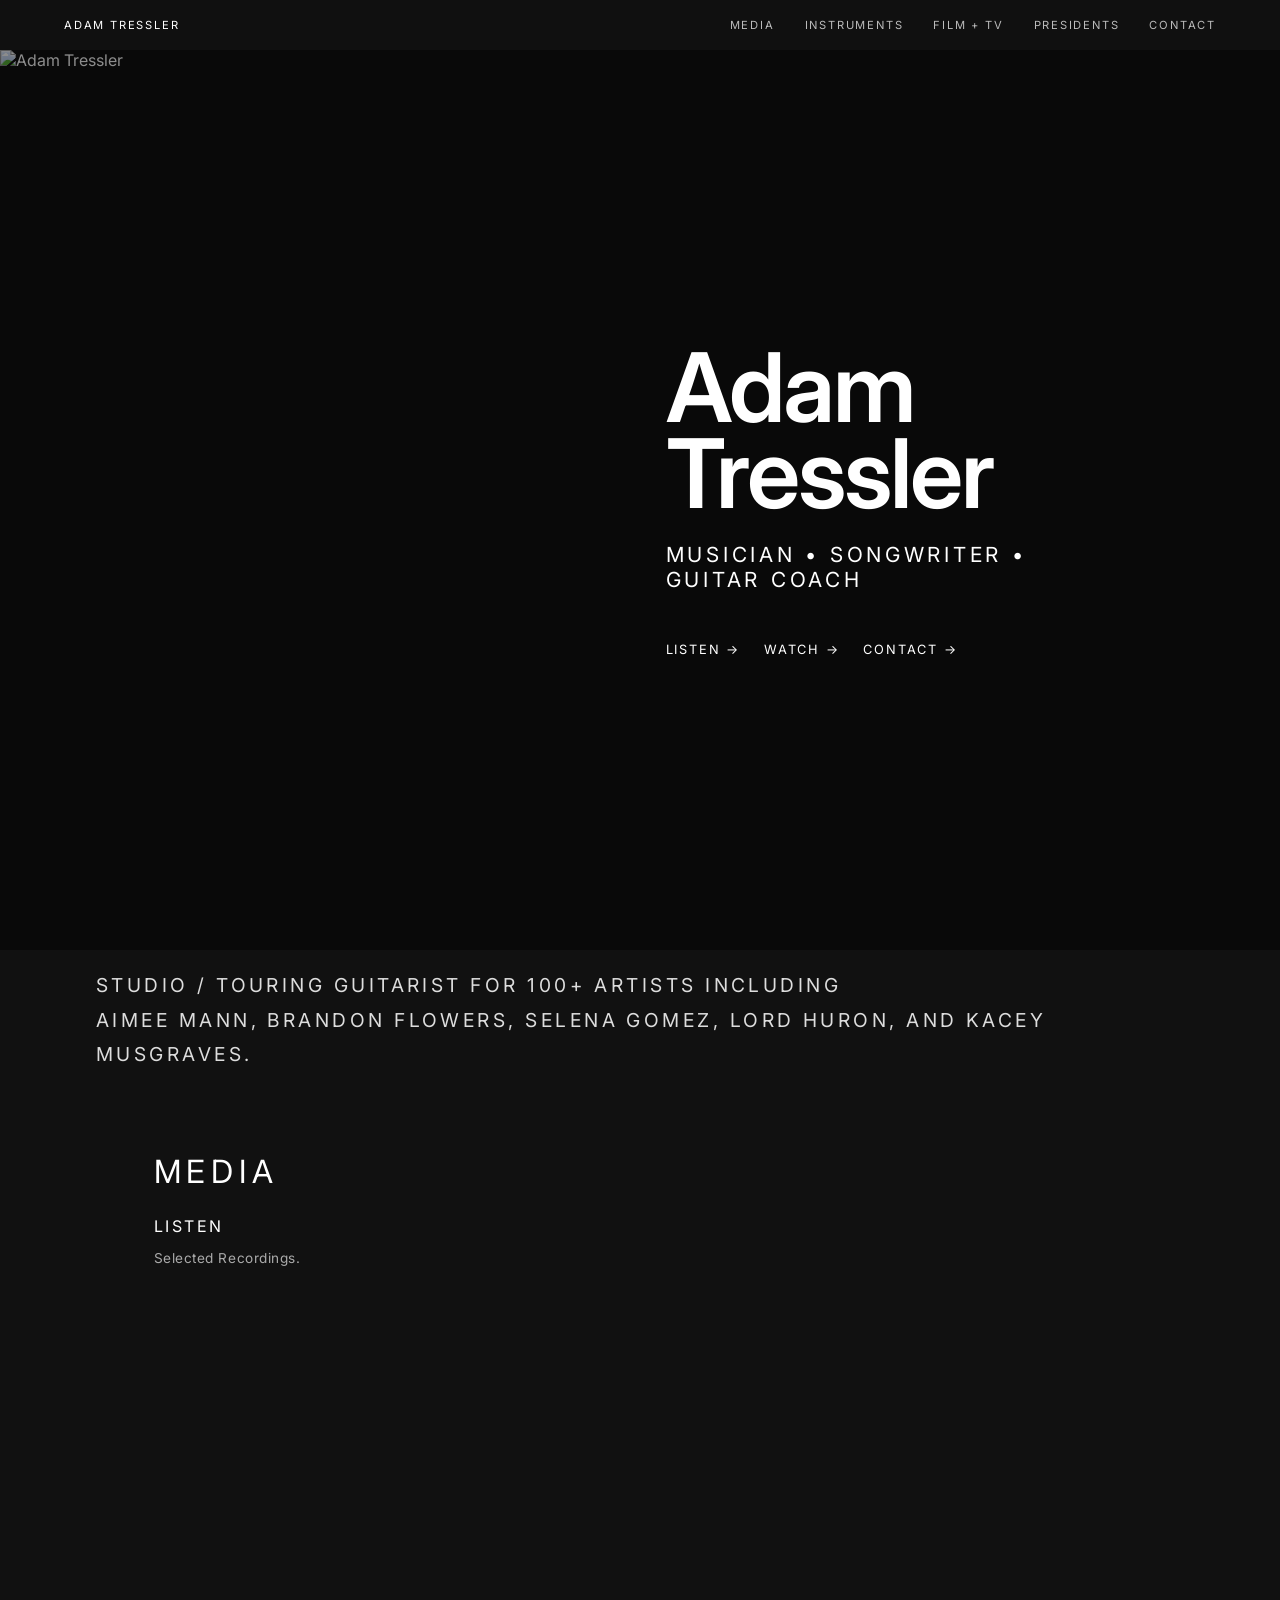
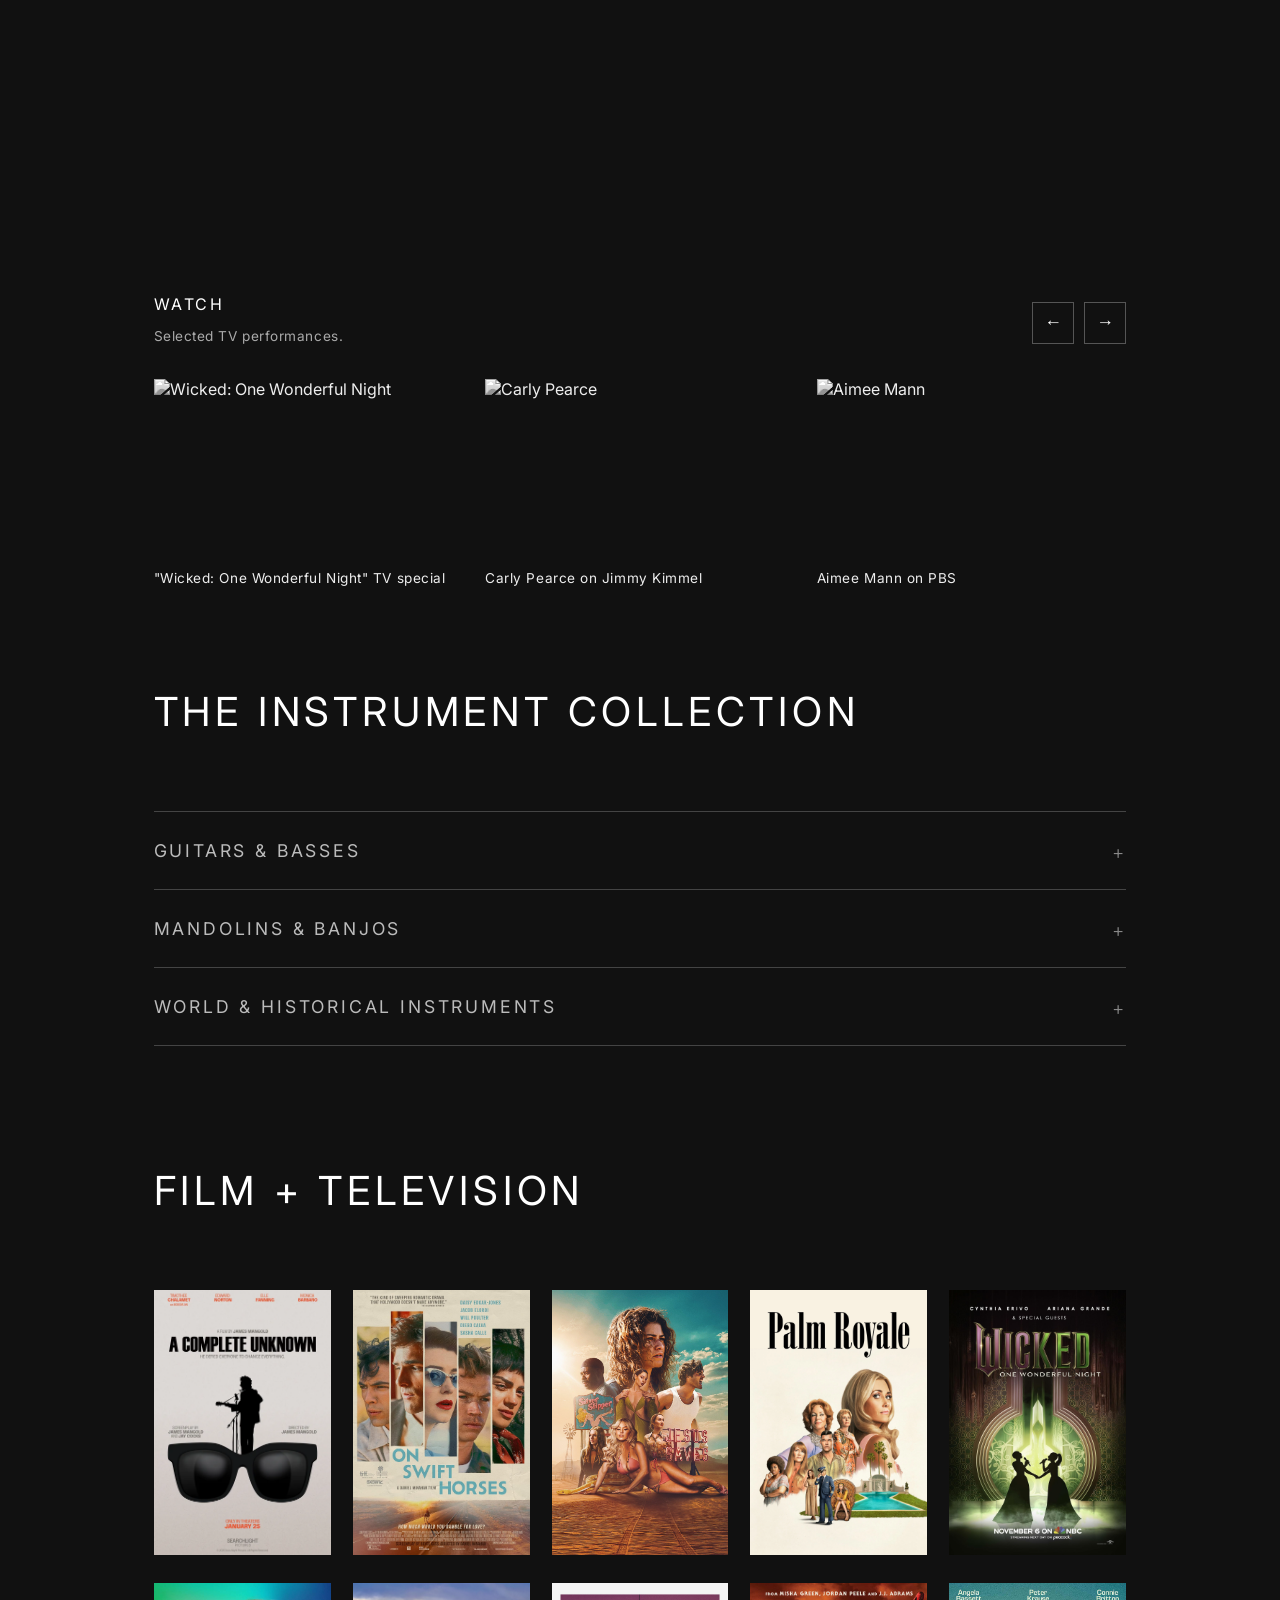
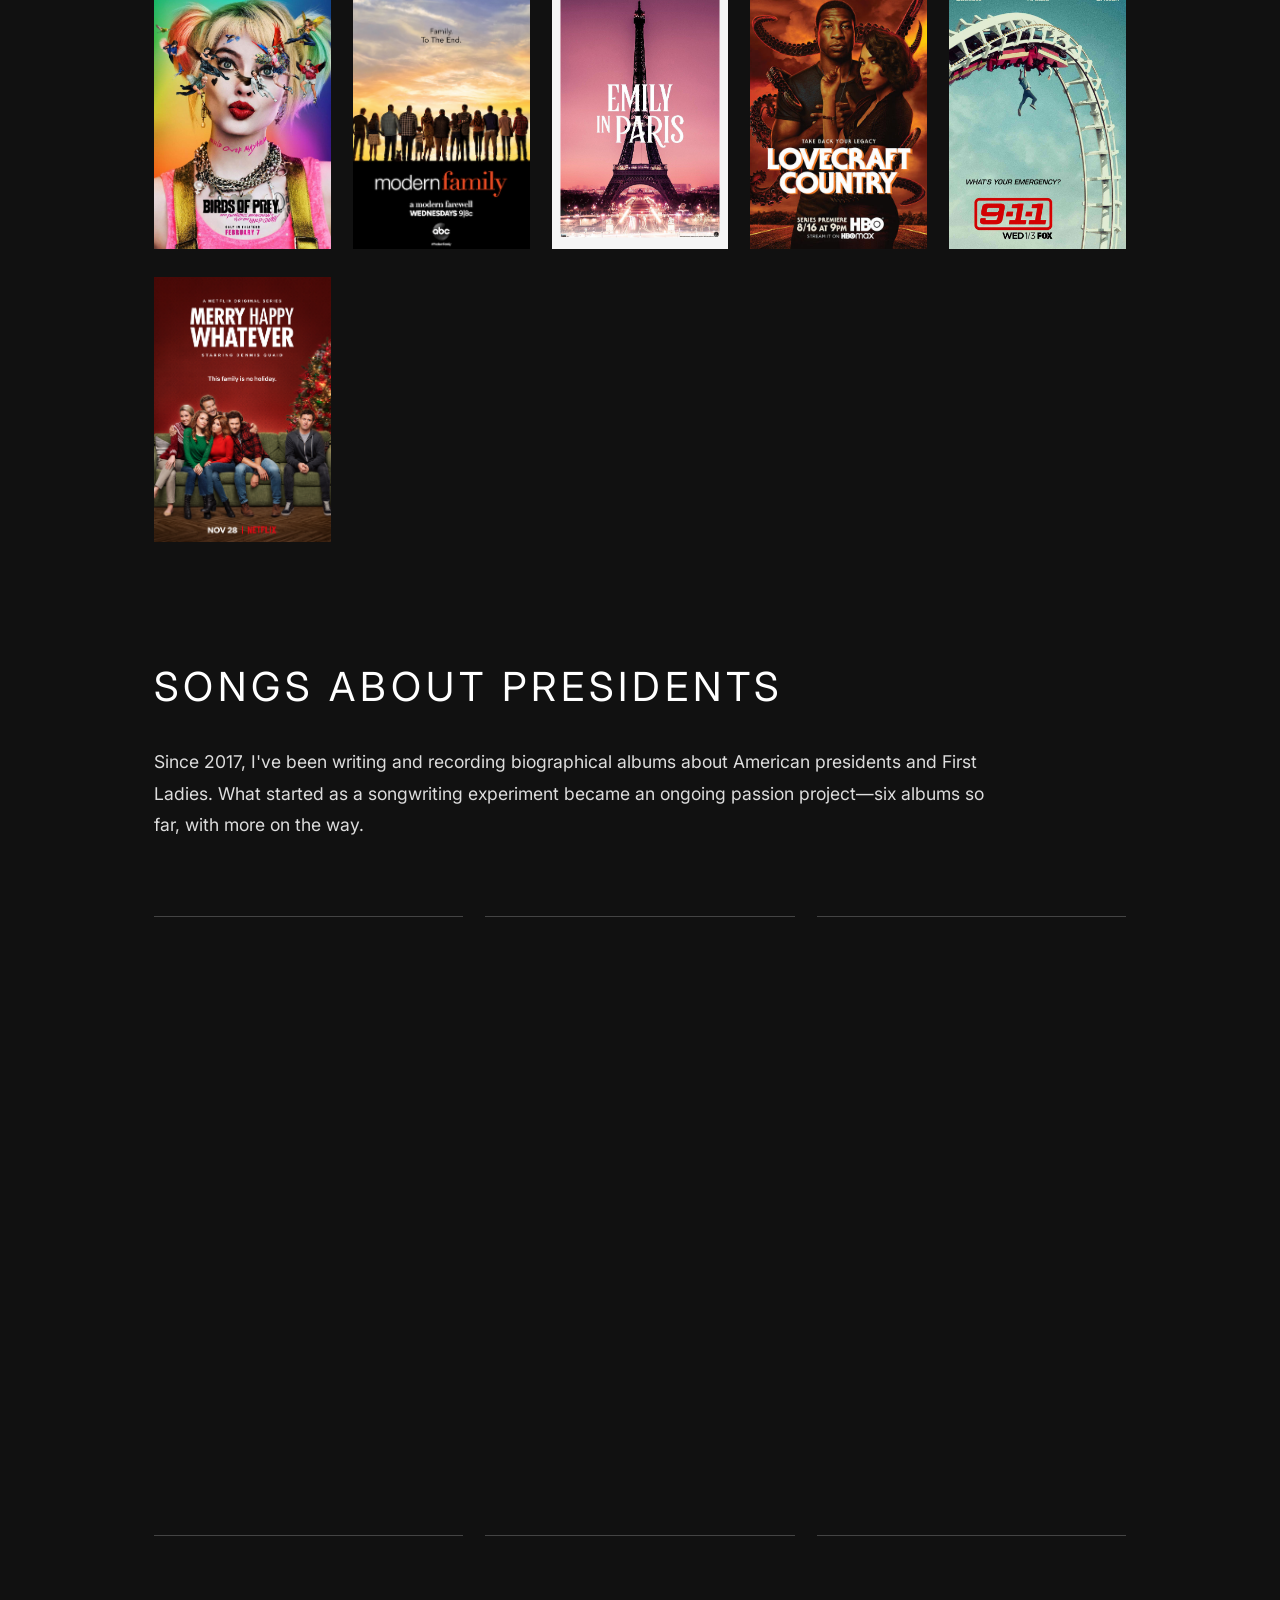
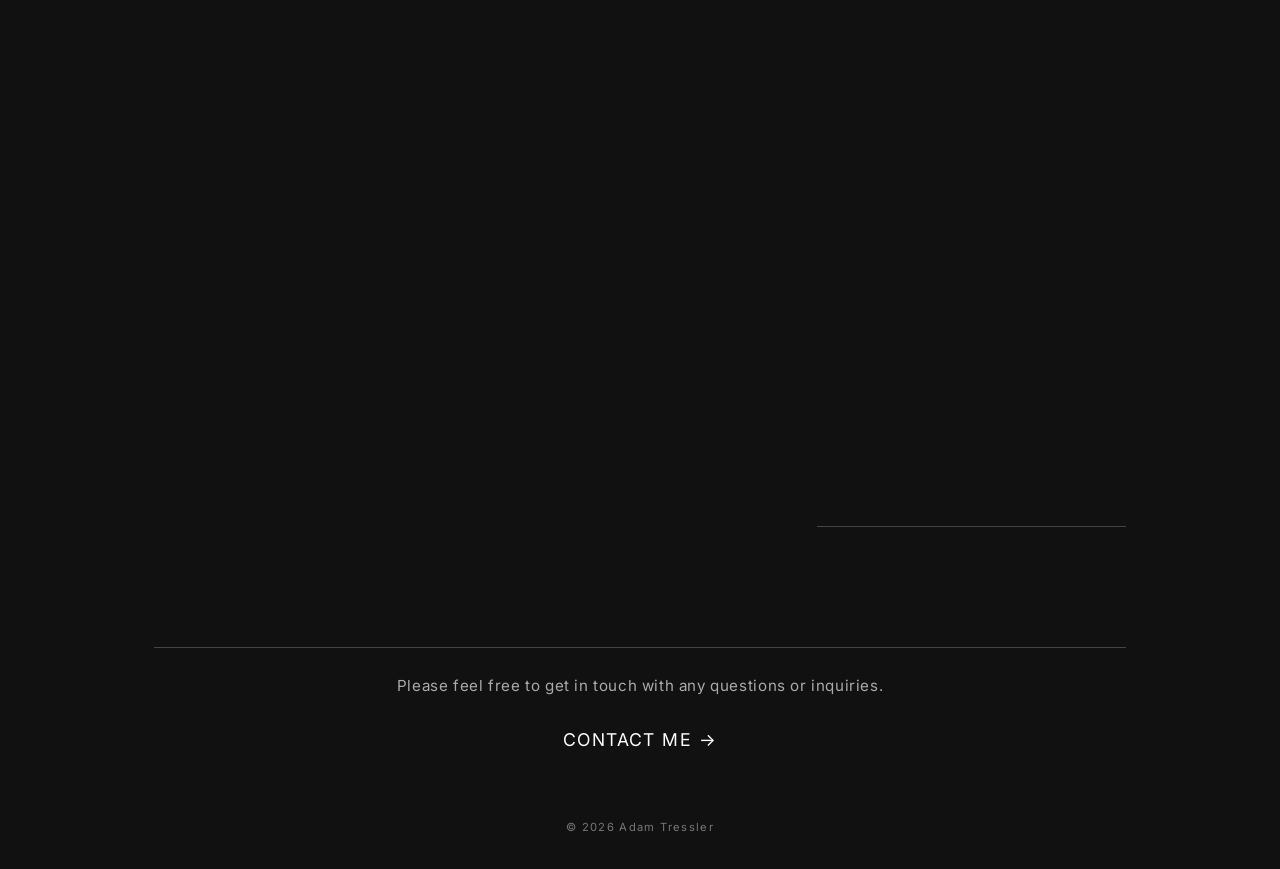
==== index.html @ 34e87f35 "aug 28" ====
<!DOCTYPE html>
<html lang="en">
<head>
    <meta charset="UTF-8">
    <meta name="viewport" content="width=device-width, initial-scale=1.0">
    <title>Adam Tressler</title>

    <link rel="stylesheet" href="css/styles.css">

    <link rel="preconnect" href="https://fonts.googleapis.com">
    <link rel="preconnect" href="https://fonts.gstatic.com" crossorigin>
    <link href="https://fonts.googleapis.com/css2?family=Inter:wght@300;400;600&display=swap" rel="stylesheet">
</head>

<body>

<nav class="site-nav" aria-label="Primary navigation">
    <a class="site-nav-brand" href="#top">ADAM TRESSLER</a>
    <button class="site-nav-toggle" type="button" aria-expanded="false" aria-controls="site-nav-links">MENU</button>
    <div class="site-nav-links" id="site-nav-links">
        <a href="#media">MEDIA</a>
        <a href="#instruments">INSTRUMENTS</a>
        <a href="#film-tv">FILM + TV</a>
        <a href="#presidents">PRESIDENTS</a>
        <a href="#contact">CONTACT</a>
    </div>
</nav>

<section id="top" class="hero">

    <img src="images/hero/hero.jpg" alt="Adam Tressler">

    <div class="overlay"></div>

    <div class="hero-content">

        <h1>Adam Tressler</h1>

        <p>Musician • Songwriter • <span class="hero-role">Guitar Coach</span></p>

        <div class="buttons">
            <a href="#media">LISTEN →</a>
            <a href="#media">WATCH →</a>
            <a href="mailto:adamtressler@gmail.com">CONTACT →</a>
        </div>

    </div>

</section>


</p>

<p class="intro">
  
    Studio / Touring guitarist for 100+ artists
    including <span class="intro-name-pair">Aimee Mann, Brandon Flowers</span>, Selena Gomez, Lord Huron,
and Kacey Musgraves.
</p>

<div class="buttons">
</div>

<section id="media" class="media-section listen">
    <h2>MEDIA</h2>
    <div class="media-listen-heading">
        <h3>LISTEN</h3>
        <p>Selected Recordings.</p>
    </div>
    <iframe data-testid="embed-iframe" style="border-radius:12px" src="https://open.spotify.com/embed/playlist/0iMzFu1Ol5fnaAuGmfTwWT?utm_source=generator&theme=0&si=5fad30ab99c3497f" width="100%" height="528" frameBorder="0" allowfullscreen="" allow="autoplay; clipboard-write; encrypted-media; fullscreen; picture-in-picture" loading="lazy"></iframe>

    <div class="watch-heading">
        <div>
            <h3>WATCH</h3>
            <p>Selected TV performances.</p>
        </div>
        <div class="watch-controls" aria-label="Video carousel controls">
            <button class="watch-control watch-previous" type="button" aria-label="Previous videos">←</button>
            <button class="watch-control watch-next" type="button" aria-label="Next videos">→</button>
        </div>
    </div>

    <div class="watch-carousel" tabindex="0">
        <a class="watch-video" href="https://youtu.be/IY87YLynIg8" target="_blank" rel="noopener noreferrer">
            <img src="https://img.youtube.com/vi/IY87YLynIg8/hqdefault.jpg" alt="Wicked: One Wonderful Night">
            <span>"Wicked: One Wonderful Night" TV special</span>
        </a>
        <a class="watch-video" href="https://youtu.be/Egim0vPJlyU" target="_blank" rel="noopener noreferrer">
            <img src="https://img.youtube.com/vi/Egim0vPJlyU/hqdefault.jpg" alt="Carly Pearce">
            <span>Carly Pearce on Jimmy Kimmel</span>
        </a>
        <a class="watch-video" href="https://youtu.be/pSKf1cSw0JE" target="_blank" rel="noopener noreferrer">
            <img src="https://img.youtube.com/vi/pSKf1cSw0JE/hqdefault.jpg" alt="Aimee Mann">
            <span>Aimee Mann on PBS</span>
        </a>
        <a class="watch-video" href="https://youtu.be/1nRNJmZyXcE" target="_blank" rel="noopener noreferrer">
            <img src="https://img.youtube.com/vi/1nRNJmZyXcE/hqdefault.jpg" alt="Selena Gomez">
            <span>Selena Gomez on SNL</span>
        </a>
        <a class="watch-video" href="https://youtu.be/X9AiClSpubc" target="_blank" rel="noopener noreferrer">
            <img src="https://img.youtube.com/vi/X9AiClSpubc/hqdefault.jpg" alt="Kacey Musgraves">
            <span>Kacey Musgraves on The Talk</span>
        </a>

        </a>
    </div>
</section>

<section id="instruments" class="collection">
    <h2>The Instrument Collection</h2>

    <details class="instrument-category">
        <summary>Guitars &amp; Basses</summary>
        <div class="instrument-grid">
            <div class="instrument-item"><span>Electric Guitars</span></div>
            <div class="instrument-item"><span>335</span><a href="https://youtube.com/shorts/fhKDh-uqYe0">WATCH</a></div>
            <div class="instrument-item"><span>Les Paul</span><a href="https://youtu.be/-eJWIbqvbno">WATCH</a></div>
            <div class="instrument-item"><span>Tele</span></div>
            <div class="instrument-item"><span>Strat</span></div>
            <div class="instrument-item"><span>‘60s Harmony Rocket</span></div>
            <div class="instrument-item"><span>80s Shredder</span></div>
            <div class="instrument-item"><span>My 1st Guitar</span><a href="https://youtu.be/Fo4Nv1O6_JE">WATCH</a></div>
            <div class="instrument-item"><span>Martin Acoustic Guitars</span></div>
            <div class="instrument-item"><span>Nylon String</span></div>
            <div class="instrument-item"><span>Rubber-bridge acoustic (60s Kay)</span><a href="https://youtu.be/Ftyqnj6k-Ac">WATCH</a></div>
            <div class="instrument-item"><span>7-string Electric</span></div>
            <div class="instrument-item"><span>Electric Bass</span></div>
            <div class="instrument-item"><span>Fretless Acoustic Bass</span></div>
            <div class="instrument-item"><span>Bari-tenor (‘60s Harmony, w/ rubber bridge)</span><a href="https://youtu.be/AhwN8kEliK0">WATCH</a></div>
            <div class="instrument-item"><span>Baritone Acoustic</span><a href="https://youtu.be/eddJWZ0hfQY">WATCH</a></div>
            <div class="instrument-item"><span>Baritone Electric</span><a href="https://youtu.be/jW0Zct1Nu1g">WATCH</a></div>
            <div class="instrument-item"><span>Bass VI</span></div>
            <div class="instrument-item"><span>High-string Acoustic</span><a href="https://youtu.be/Qpo2ITD5ywQ">WATCH</a></div>
            <div class="instrument-item"><span>Vintage Jazz Archtop Acoustic</span></div>
            <div class="instrument-item"><span>Autoharp</span></div>
            <div class="instrument-item"><span>MIDI Guitar</span></div>
            <div class="instrument-item"><span>12-string Electric</span></div>
            <div class="instrument-item"><span>High-string Electric</span><a href="https://youtu.be/y9o52rLyP5E">WATCH</a></div>
            <div class="instrument-item"><span>12 String Acoustic</span><a href="https://youtu.be/KoAtDySCKNk">WATCH</a></div>
            <div class="instrument-item"><span>Dobro (National)</span><a href="https://youtu.be/6FH5WnwSWqk">WATCH</a></div>
        </div>
    </details>

    <details class="instrument-category">
        <summary>Mandolins &amp; Banjos</summary>
        <div class="instrument-grid">
            <div class="instrument-item"><span>Mandolin</span><a href="https://youtu.be/3949YxbIBzI">WATCH</a></div>
            <div class="instrument-item"><span>Mandola</span><a href="https://youtu.be/h4UL__qqmwA">WATCH</a></div>
            <div class="instrument-item"><span>Electric Mandola</span></div>
            <div class="instrument-item"><span>Octave Mandolin</span><a href="https://youtu.be/C6tId9M2-3c">WATCH</a></div>
            <div class="instrument-item"><span>Mandocello</span></div>
            <div class="instrument-item"><span>1930’s Banj-olin</span></div>
            <div class="instrument-item"><span>Bluegrass Banjo</span><a href="https://youtu.be/2p3OI6-crzc">WATCH</a></div>
            <div class="instrument-item"><span>Clawhammer Banjo</span><a href="https://youtu.be/PFlt8GVPlYI">WATCH</a></div>
            <div class="instrument-item"><span>Woodbodied Banjo</span><a href="https://youtu.be/cxUSO7rGjTw">WATCH</a></div>
            <div class="instrument-item"><span>Piccolo Banjo</span><a href="https://youtu.be/vtdkLwJLFYE">WATCH</a></div>
            <div class="instrument-item"><span>Cello Banjo</span><a href="https://youtu.be/Ps9fGTK0tlg">WATCH</a></div>
            <div class="instrument-item"><span>1930s Gretsch Tenor Banjo</span><a href="https://youtu.be/KBdKWk-ix2g">WATCH</a></div>
            <div class="instrument-item"><span>Banjitar</span></div>
            <div class="instrument-item"><span>7-string Banjitar</span></div>
            <div class="instrument-item"><span>Long-neck Seeger-style Banjo</span></div>
            <div class="instrument-item"><span>Fretless Banjo</span><a href="https://youtu.be/vETMd077iN0">WATCH</a></div>
        </div>
    </details>

    <details class="instrument-category">
        <summary>World &amp; Historical Instruments</summary>
        <div class="instrument-grid">
            <div class="instrument-item"><span>‘40s Lap Steel</span></div>
            <div class="instrument-item"><span>Fretless Guitar</span><a href="https://youtube.com/shorts/LbSM64vHDzQ?feature=share">WATCH</a></div>
            <div class="instrument-item"><span>Electric Sitar</span><a href="https://youtu.be/sU5j5ndvWfM">WATCH</a></div>
            <div class="instrument-item"><span>Standard Ukulele</span><a href="https://youtu.be/D-IafKuc_ag">WATCH</a></div>
            <div class="instrument-item"><span>Tenor Ukulele</span><a href="https://youtube.com/shorts/j2Ry3FBK8pM?feature=share">WATCH</a></div>
            <div class="instrument-item"><span>‘20s Banjo-lele</span><a href="https://youtu.be/MiBjAqNH4kE">WATCH</a></div>
            <div class="instrument-item"><span>7-Course Lute</span><a href="https://youtu.be/XluMqKHA34I">WATCH</a></div>
            <div class="instrument-item"><span>Mountain Dulcimer</span><a href="https://youtu.be/phrdTxFYLo4">WATCH</a></div>
            <div class="instrument-item"><span>Chromatic Hammer Dulcimer</span><a href="https://youtu.be/1zV0qvEdOVE">WATCH</a></div>
            <div class="instrument-item"><span>Tiple (Puerto Rico)</span><a href="https://youtu.be/ePomxY4PCqM">WATCH</a></div>
            <div class="instrument-item"><span>Sanshin (Japan)</span><a href="https://youtu.be/vMOcYN0sRyQ">WATCH</a></div>
            <div class="instrument-item"><span>Shamisen (Japan)</span></div>
            <div class="instrument-item"><span>Pipa (China)</span><a href="https://youtu.be/WHKXzAFvyWw">WATCH</a></div>
            <div class="instrument-item"><span>Ruan (China)</span><a href="https://youtu.be/afzizmCL3BU">WATCH</a></div>
            <div class="instrument-item"><span>Erhu (China)</span></div>
            <div class="instrument-item"><span>Liuqin (China)</span></div>
            <div class="instrument-item"><span>Cumbus (Turkey)</span><a href="https://youtube.com/shorts/qG6G-WNteTA?feature=share">WATCH</a></div>
            <div class="instrument-item"><span>Oud (Turkey)</span><a href="https://youtu.be/zw351NqY4n0">WATCH</a></div>
            <div class="instrument-item"><span>Bouzouki (Greece)</span><a href="https://youtu.be/yKI2SyEYHxU">WATCH</a></div>
            <div class="instrument-item"><span>Bandurria (Spain)</span><a href="https://youtu.be/hlkdpSkhg6E">WATCH</a></div>
            <div class="instrument-item"><span>Charango (Peru)</span><a href="https://youtu.be/ve5nxIpKPck">WATCH</a></div>
        </div>
    </details>
</section>

<section id="film-tv" class="film-television">
    <h2>FILM + TELEVISION</h2>

    <div class="film-grid">
        <article class="film-card">
            <img src="images/film-tv/A Complete Unknown.webp" alt="A Complete Unknown poster">
            <div class="film-card-overlay"><h3>A Complete Unknown</h3><p>Guitar Coach for Monica Barbaro / <br> Banjo Coach for Edward Norton / <br> Score Musician</p></div>
        </article>
        <article class="film-card">
            <img src="images/film-tv/On Swift Horses.jpg" alt="On Swift Horses poster">
            <div class="film-card-overlay"><h3>On Swift Horses</h3><p>Bandurria Coach</p></div>
        </article>
        <article class="film-card">
            <img src="images/film-tv/Euphoria.jpeg.webp" alt="Euphoria poster">
            <div class="film-card-overlay"><h3>Euphoria</h3><p>On Screen</p></div>
        </article>
        <article class="film-card">
            <img src="images/film-tv/Palm Royale 2.jpg.webp" alt="Palm Royale poster">
            <div class="film-card-overlay"><h3>Palm Royale</h3><p>On Screen</p></div>
        </article>
        <article class="film-card">
            <img src="images/film-tv/Wicked One Wonderful Night.jpg" alt="Wicked: One Wonderful Night poster">
            <div class="film-card-overlay"><h3>Wicked: One Wonderful Night</h3><p>On Screen / Musician</p></div>
        </article>
        <article class="film-card">
            <img src="images/film-tv/Birds of Prey.jpg" alt="Birds of Prey poster">
            <div class="film-card-overlay"><h3>Birds of Prey</h3><p>Score Musician</p></div>
        </article>
        <article class="film-card">
            <img src="images/film-tv/Modern Family.jpg" alt="Modern Family poster">
            <div class="film-card-overlay"><h3>Modern Family</h3><p>Score Musician</p></div>
        </article>
        <article class="film-card">
            <img src="images/film-tv/Emily in Paris.jpeg" alt="Emily in Paris poster">
            <div class="film-card-overlay"><h3>Emily in Paris</h3><p>Score Musician</p></div>
        </article>
        <article class="film-card">
            <img src="images/film-tv/Lovecraft Country.jpg" alt="Lovecraft Country poster">
            <div class="film-card-overlay"><h3>Lovecraft Country</h3><p>Score Musician</p></div>
        </article>
        <article class="film-card">
            <img src="images/film-tv/911.jpg" alt="911 poster">
            <div class="film-card-overlay"><h3>911</h3><p>Score Musician</p></div>
        </article>
        <article class="film-card">
            <img src="images/film-tv/Merry Happy Whatever.jpg" alt="Merry Happy Whatever poster">
            <div class="film-card-overlay"><h3>Merry Happy Whatever</h3><p>Guitar Coach</p></div>
        </article>
    </div>
</section>

<section id="presidents" class="presidents">
    <h2>Songs About Presidents</h2>
    <p class="presidents-intro">Since 2017, I've been writing and recording biographical albums about American presidents and First Ladies. What started as a songwriting experiment became an ongoing passion project—six albums so far, with more on the way.</p>

    <div class="album-list">
        <article class="album-entry">
            <iframe style="border: 0; width: 400px; height: 472px;" src="https://bandcamp.com/EmbeddedPlayer/album=2124505251/size=large/bgcol=ffffff/linkcol=0687f5/artwork=large/transparent=true/" seamless><a href="https://adamtressler.bandcamp.com/album/the-life-and-times-of-benjamin-harrison">The Life and Times of Benjamin Harrison by Adam Tressler</a></iframe>
        </article>
        <article class="album-entry">
            <iframe style="border: 0; width: 400px; height: 472px;" src="https://bandcamp.com/EmbeddedPlayer/album=3889665104/size=large/bgcol=ffffff/linkcol=0687f5/artwork=large/transparent=true/" seamless><a href="https://adamtressler.bandcamp.com/album/jimmy-from-plains">Jimmy From Plains by Adam Tressler</a></iframe>
        </article>
        <article class="album-entry">
            <iframe style="border: 0; width: 400px; height: 472px;" src="https://bandcamp.com/EmbeddedPlayer/album=611763733/size=large/bgcol=ffffff/linkcol=0687f5/artwork=large/transparent=true/" seamless><a href="https://adamtressler.bandcamp.com/album/songs-about-lincoln">Songs About Lincoln by Adam Tressler</a></iframe>
        </article>
        <article class="album-entry">
            <iframe style="border: 0; width: 400px; height: 472px;" src="https://bandcamp.com/EmbeddedPlayer/album=4154957162/size=large/bgcol=ffffff/linkcol=0687f5/artwork=large/transparent=true/" seamless><a href="https://adamtressler.bandcamp.com/album/first-ladies">First Ladies by Adam Tressler</a></iframe>
        </article>
        <article class="album-entry">
            <iframe style="border: 0; width: 400px; height: 439px;" src="https://bandcamp.com/EmbeddedPlayer/album=3945119905/size=large/bgcol=ffffff/linkcol=0687f5/artwork=large/transparent=true/" seamless><a href="https://adamtressler.bandcamp.com/album/mckinley-lesser-known-president">McKinley: Lesser Known President by Adam Tressler</a></iframe>
        </article>
        <article class="album-entry">
            <iframe style="border: 0; width: 400px; height: 472px;" src="https://bandcamp.com/EmbeddedPlayer/album=3979928956/size=large/bgcol=ffffff/linkcol=0687f5/artwork=large/transparent=true/" seamless><a href="https://adamtressler.bandcamp.com/album/lesser-known-presidents">Lesser Known Presidents by Adam Tressler</a></iframe>
        </article>
    </div>
</section>

<section id="contact" class="contact-section">
    <p>Please feel free to get in touch with any questions or inquiries.</p>
    <a class="contact-email" href="mailto:adamtressler@gmail.com">CONTACT ME →</a>
</section>

<footer class="site-footer">© 2026 Adam Tressler</footer>

<script src="js/script.js"></script>

</body>
</html>
---- css/styles.css ----
html{
    scroll-behavior:smooth;
}

*{
    margin:0;
    padding:0;
    box-sizing:border-box;
}

body{
    font-family:'Inter',sans-serif;
    background:#111;
    color:white;
}

.site-nav{
    position:sticky;
    top:0;
    z-index:10;
    display:flex;
    align-items:center;
    justify-content:space-between;
    gap:30px;
    padding:18px 5%;
    background:rgba(17,17,17,.88);
    backdrop-filter:blur(10px);
}

.site-nav a{
    color:#fff;
    text-decoration:none;
}

.site-nav-brand,
.site-nav-links a,
.site-nav-toggle{
    font-size:.7rem;
    letter-spacing:.16em;
}

.site-nav-brand{
    flex-shrink:0;
}

.site-nav-links{
    display:flex;
    align-items:center;
    justify-content:flex-end;
    gap:30px;
}

.site-nav-links a{
    color:#bbb;
    transition:color .3s;
}

.site-nav-links a:hover,
.site-nav-links a:focus-visible{
    color:#fff;
}

.site-nav-toggle{
    display:none;
    padding:0;
    border:0;
    background:transparent;
    color:#fff;
    cursor:pointer;
}

.hero{
    position:relative;
    height:100vh;
    overflow:hidden;
}

.hero img{
    width:100%;
    height:100%;
    object-fit:cover;
    object-position:40% center;
}
.overlay{
    position:absolute;
    inset:0;
    background:rgba(0,0,0,.45);
}
.hero-content{
    position:absolute;
    top:50%;
    left:52%;
    transform:translateY(-50%);
    max-width:520px;
    text-align:left;
}

.hero-role{
    display:block;
}

h1{
    font-size:6rem;
    font-weight:600;
    line-height:.9;
    letter-spacing:-2px;
    margin-bottom:25px;
}

.tagline{
    font-size:1.2rem;
    letter-spacing:.25em;
    text-transform:uppercase;
    color:#ddd;
    margin-bottom:35px;
}

.intro{
    width:85%;
    margin-left:auto;
    margin-right:auto;
    font-size:1.2rem;
    line-height:1.8;
    color:#ddd;
    margin-bottom:45px;
}

.intro-name-pair{
    white-space:nowrap;
}

p{
    margin-top:18px;
    font-size:1.3rem;
    letter-spacing:.18em;
    text-transform:uppercase;
}

.buttons{
    margin-top:50px;
}
.buttons a{

    display:inline-block;
    margin-right:18px;

    padding:16px 34px;

    border:1px solid rgba(255,255,255,.5);

    color:white;

    text-decoration:none;

    transition:.3s;

    backdrop-filter:blur(8px);
}

.buttons a:hover{

    background:white;

    color:black;

}

.hero .buttons{
    display:flex;
    flex-wrap:wrap;
    gap:24px;
}

.hero .buttons a{
    margin:0;
    padding:0;
    border:0;
    color:#fff;
    font-size:.8rem;
    letter-spacing:.14em;
    text-transform:uppercase;
    backdrop-filter:none;
}

.hero .buttons a:hover{
    background:transparent;
    color:#aaa;
}

.listen{
    margin:80px 12% 100px;
}

.listen h2{
    margin-bottom:25px;
    font-size:2rem;
    font-weight:400;
    letter-spacing:.18em;
    text-transform:uppercase;
}

.listen iframe{
    display:block;
    width:100%;
    border:0;
}

.media-section > h2{
    margin-bottom:25px;
    font-size:2rem;
    font-weight:400;
    letter-spacing:.18em;
    text-transform:uppercase;
}

.media-section > h3{
    margin-bottom:25px;
    font-size:1rem;
    font-weight:400;
    letter-spacing:.16em;
    text-transform:uppercase;
}

.media-listen-heading{
    margin-bottom:25px;
}

.media-listen-heading h3{
    margin-bottom:14px;
    font-size:1rem;
    font-weight:400;
    letter-spacing:.16em;
}

.media-listen-heading p{
    margin:0;
    color:#aaa;
    font-size:.85rem;
    letter-spacing:.04em;
    text-transform:none;
}

.media-section .watch-heading{
    margin-top:75px;
}

.media-section .watch-heading h3{
    margin-bottom:14px;
    font-size:1rem;
    font-weight:400;
    letter-spacing:.16em;
}

.collection{
    margin:0 12% 120px;
}

.collection h2{
    margin-bottom:75px;
    font-size:2.5rem;
    font-weight:400;
    letter-spacing:.12em;
    text-transform:uppercase;
}

.instrument-category{
    border-top:1px solid #444;
}

.instrument-category:last-child{
    border-bottom:1px solid #444;
}

.instrument-category summary{
    padding:28px 0;
    cursor:pointer;
    list-style:none;
    font-size:1.1rem;
    font-weight:400;
    letter-spacing:.16em;
    text-transform:uppercase;
    color:#bbb;
}

.instrument-category summary::-webkit-details-marker{
    display:none;
}

.instrument-category summary::after{
    content:'+';
    float:right;
    color:#888;
    font-size:1.2rem;
    font-weight:300;
}

.instrument-category[open] summary::after{
    content:'−';
}

.instrument-grid{
    display:grid;
    grid-template-columns:repeat(3,minmax(0,1fr));
    column-gap:28px;
}

.instrument-item{
    display:flex;
    min-height:0;
    align-items:center;
    justify-content:space-between;
    gap:20px;
    padding:16px 0;
    border-top:1px solid #292929;
    background:#111;
    color:#eee;
    font-size:.95rem;
    line-height:1.4;
}

.instrument-item a{
    flex-shrink:0;
    color:#fff;
    font-size:.7rem;
    letter-spacing:.16em;
    text-decoration:none;
}

.instrument-item a::after{
    content:' →';
    letter-spacing:0;
}

.instrument-item a:hover{
    color:#aaa;
}

.collection .instrument-item a{
    color:#e7dfad;
}

.collection .instrument-item{
    justify-content:flex-start;
    gap:22px;
    font-size:1rem;
}

.collection .instrument-item a{
    font-size:.65rem;
}

.film-television{
    margin:0 12% 120px;
}

.film-television h2{
    margin-bottom:75px;
    font-size:2.5rem;
    font-weight:400;
    letter-spacing:.12em;
    text-transform:uppercase;
}

.film-grid{
    display:grid;
    grid-template-columns:repeat(5,minmax(0,1fr));
    gap:28px 22px;
}

.film-card{
    position:relative;
    overflow:hidden;
    aspect-ratio:2 / 3;
    background:#222;
}

.film-card img{
    display:block;
    width:100%;
    height:100%;
    object-fit:cover;
    filter:none;
    transition:filter .35s ease,transform .35s ease;
}

.film-card-overlay{
    position:absolute;
    inset:0;
    display:flex;
    flex-direction:column;
    align-items:center;
    justify-content:center;
    padding:24px 18px;
    background:rgba(0,0,0,.5);
    text-align:center;
    color:#fff;
    opacity:0;
    transform:translateY(8px);
    transition:opacity .35s ease,transform .35s ease;
}

.film-card:hover img,
.film-card:focus-within img{
    filter:blur(2px) brightness(.72);
    transform:scale(1.02);
}

.film-card:hover .film-card-overlay,
.film-card:focus-within .film-card-overlay{
    opacity:1;
    transform:translateY(0);
}

.film-card-overlay h3{
    margin:0 0 7px;
    font-size:1rem;
    font-weight:400;
    line-height:1.25;
}

.film-card-overlay p{
    margin:0;
    color:#ccc;
    font-size:.68rem;
    letter-spacing:.1em;
    line-height:1.4;
    text-transform:uppercase;
}

.presidents{
    margin:0 12% 120px;
}

.presidents h2{
    margin-bottom:35px;
    font-size:2.5rem;
    font-weight:400;
    letter-spacing:.12em;
    text-transform:uppercase;
}

.presidents-intro{
    max-width:850px;
    margin:0 0 75px;
    color:#ddd;
    font-size:1.1rem;
    line-height:1.8;
    letter-spacing:0;
    text-transform:none;
}

.presidents .album-list{
    display:grid;
    grid-template-columns:repeat(3,minmax(0,1fr));
    gap:28px 22px;
}

.presidents .album-entry{
    max-width:none;
    min-width:0;
}

.album-entry{
    max-width:1000px;
    padding:32px 0 38px;
    border-top:1px solid #444;
}

.album-entry:last-child{
    border-bottom:1px solid #444;
}

.album-entry h3{
    margin-bottom:25px;
    font-size:1.25rem;
    font-weight:400;
    letter-spacing:.04em;
}

.bandcamp-placeholder{
    display:flex;
    min-height:90px;
    align-items:center;
    justify-content:center;
    border:1px dashed #555;
    color:#888;
    font-size:.7rem;
    letter-spacing:.16em;
    text-transform:uppercase;
}

.presidents .album-entry iframe{
    display:block;
    width:400px !important;
    height:520px !important;
    max-width:100%;
    box-sizing:border-box;
}

.watch-section{
    margin:0 12% 120px;
}

.watch-heading{
    display:flex;
    align-items:flex-end;
    justify-content:space-between;
    gap:30px;
    margin-bottom:35px;
}

.watch-heading h2{
    margin-bottom:14px;
    font-size:2.5rem;
    font-weight:400;
    letter-spacing:.12em;
}

.watch-heading p{
    margin:0;
    color:#aaa;
    font-size:.85rem;
    letter-spacing:.04em;
    text-transform:none;
}

.watch-controls{
    display:flex;
    gap:10px;
}

.watch-control{
    width:42px;
    height:42px;
    border:1px solid #555;
    background:transparent;
    color:#fff;
    cursor:pointer;
    font-size:1.1rem;
}

.watch-control:hover{
    background:#fff;
    color:#111;
}

.watch-carousel{
    display:flex;
    gap:22px;
    overflow-x:auto;
    scroll-behavior:smooth;
    scrollbar-width:thin;
    scrollbar-color:#555 transparent;
}

.watch-video{
    flex:0 0 calc((100% - 44px) / 3);
    color:#eee;
    text-decoration:none;
}

.watch-video img{
    display:block;
    width:100%;
    aspect-ratio:16 / 9;
    object-fit:cover;
    margin-bottom:14px;
    filter:grayscale(100%);
    transition:filter .3s;
}

.watch-video:hover img{
    filter:grayscale(0%);
}

.watch-video span{
    font-size:.85rem;
    letter-spacing:.04em;
}

.contact-section{
    margin:0 12% 70px;
    padding-top:25px;
    border-top:1px solid #444;
    text-align:center;
}

.contact-section h2{
    margin-bottom:25px;
    font-size:2.5rem;
    font-weight:400;
    letter-spacing:.12em;
}

.contact-section p{
    margin:0 auto 30px;
    color:#aaa;
    font-size:.95rem;
    letter-spacing:.04em;
    line-height:1.7;
    text-transform:none;
}

.contact-email{
    display:inline-block;
    color:#fff;
    font-size:1.1rem;
    letter-spacing:.08em;
    text-decoration:none;
}

.contact-email:hover,
.contact-email:focus-visible{
    color:#aaa;
}

.site-footer{
    padding:0 12% 35px;
    color:#777;
    font-size:.7rem;
    letter-spacing:.12em;
    text-align:center;
}

@media(max-width:700px){

.site-nav{
    flex-wrap:wrap;
    gap:0;
    padding:16px 8%;
}

.site-nav-toggle{
    display:block;
}

.site-nav-links{
    display:none;
    flex-basis:100%;
    align-items:flex-start;
    flex-direction:column;
    gap:20px;
    padding-top:22px;
}

.site-nav.is-open .site-nav-links{
    display:flex;
}

h1{

font-size:2.5rem;

}

p{

font-size:.9rem;

}

.buttons a{

display:inline-block;

margin:8px;

}

.listen{
    margin:60px 8% 80px;
}

.media-section > h2{
    font-size:1.7rem;
}

.media-section .watch-heading{
    margin-top:50px;
}

.collection{
    margin:0 8% 80px;
}

.collection h2{
    margin-bottom:50px;
    font-size:1.7rem;
}

.instrument-category{
    margin-bottom:55px;
}

.instrument-grid{
    grid-template-columns:1fr;
}

.film-television{
    margin:0 8% 80px;
}

.film-television h2{
    margin-bottom:50px;
    font-size:1.7rem;
}

.film-grid{
    grid-template-columns:repeat(2,minmax(0,1fr));
    gap:18px 14px;
}

.presidents{
    margin:0 8% 80px;
}

.presidents .album-list{
    grid-template-columns:repeat(2,minmax(0,1fr));
}

@media(max-width:479px){

.film-grid{
    grid-template-columns:1fr;
    gap:22px;
}

}

.presidents h2{
    margin-bottom:30px;
    font-size:1.7rem;
}

.presidents-intro{
    margin-bottom:50px;
    font-size:1rem;
}

.presidents .album-list{
    grid-template-columns:1fr;
}

.album-entry{
    padding:27px 0 32px;
}

.album-entry h3{
    font-size:1.1rem;
    line-height:1.5;
}

.watch-section{
    margin:0 8% 80px;
}

.contact-section{
    margin:0 8% 55px;
    padding-top:20px;
}

.contact-section h2{
    font-size:1.7rem;
}

.contact-section p{
    font-size:.9rem;
}

.site-footer{
    padding:0 8% 28px;
}

.watch-heading{
    align-items:flex-start;
    flex-direction:column;
    margin-bottom:28px;
}

.watch-heading h2{
    font-size:1.7rem;
}

.watch-heading p{
    line-height:1.5;
}

.watch-controls{
    align-self:flex-end;
    margin-top:-52px;
}

.watch-video{
    flex-basis:100%;
}

}
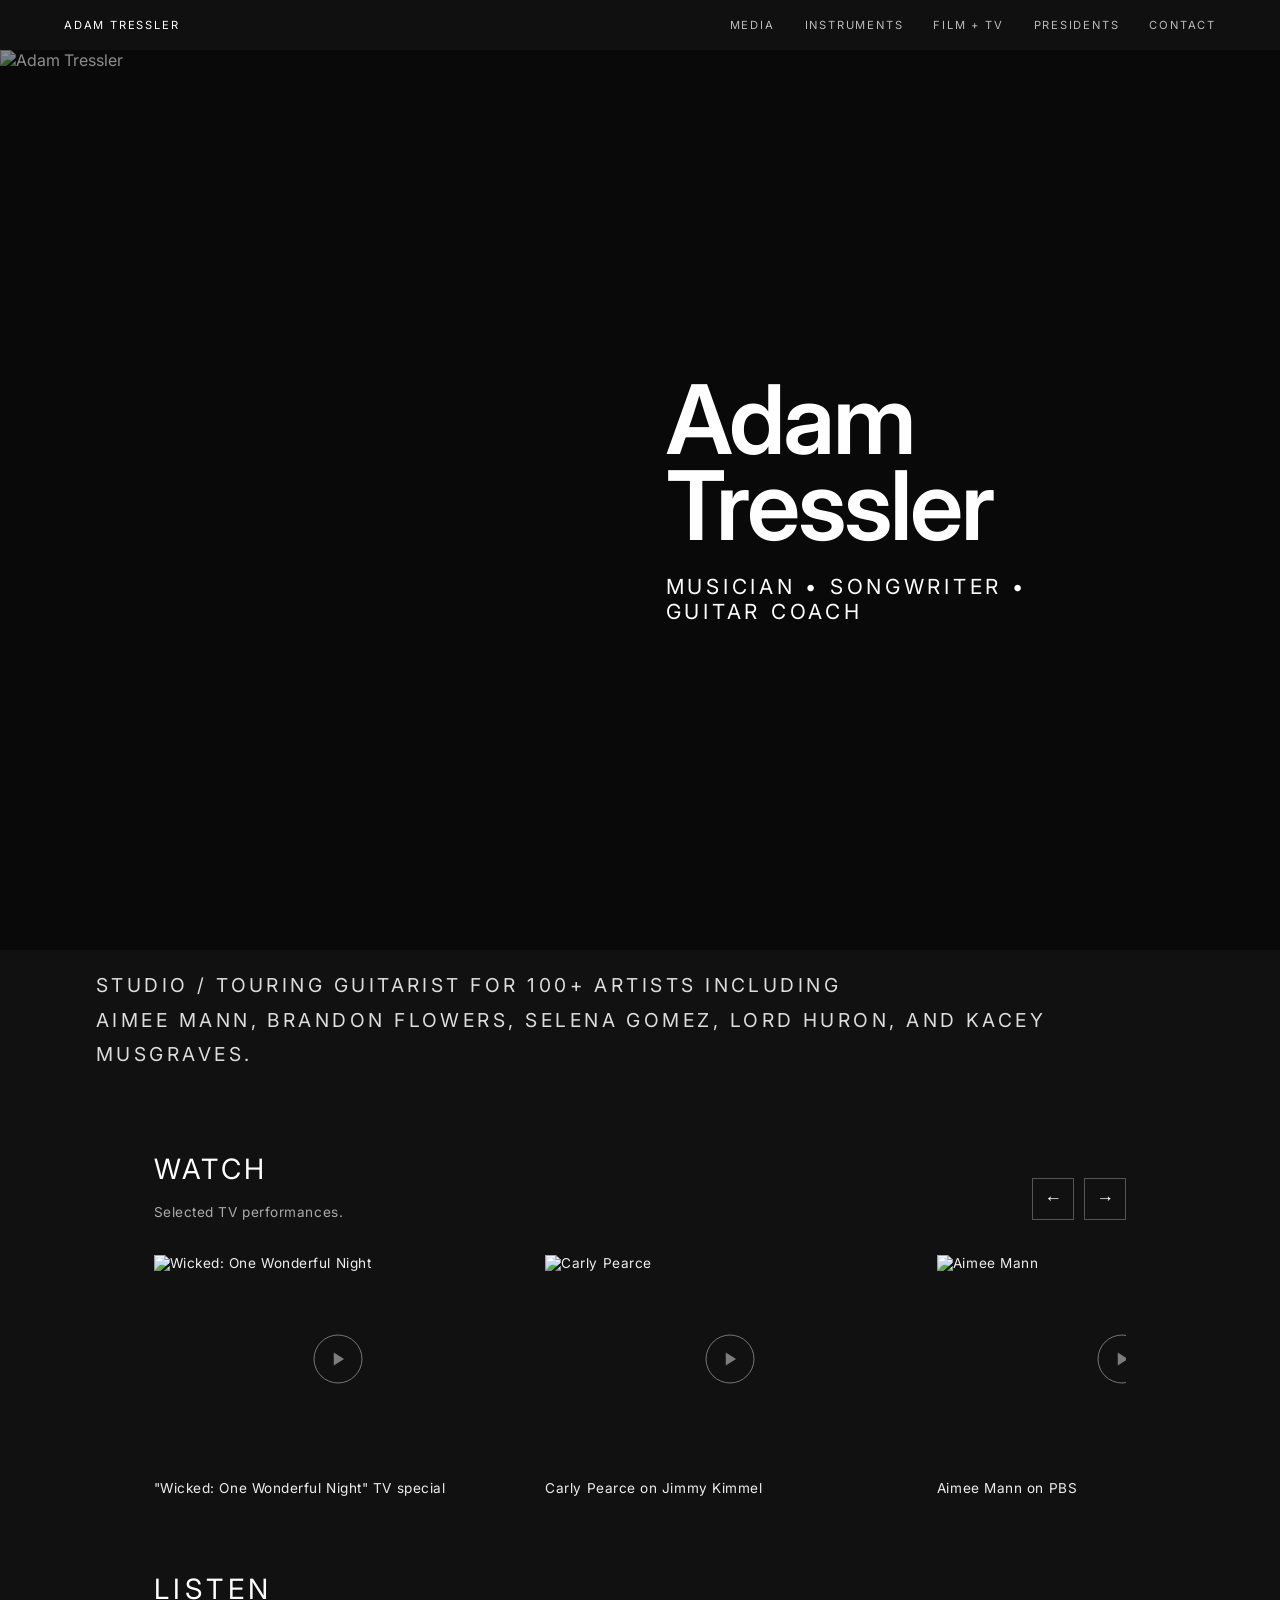
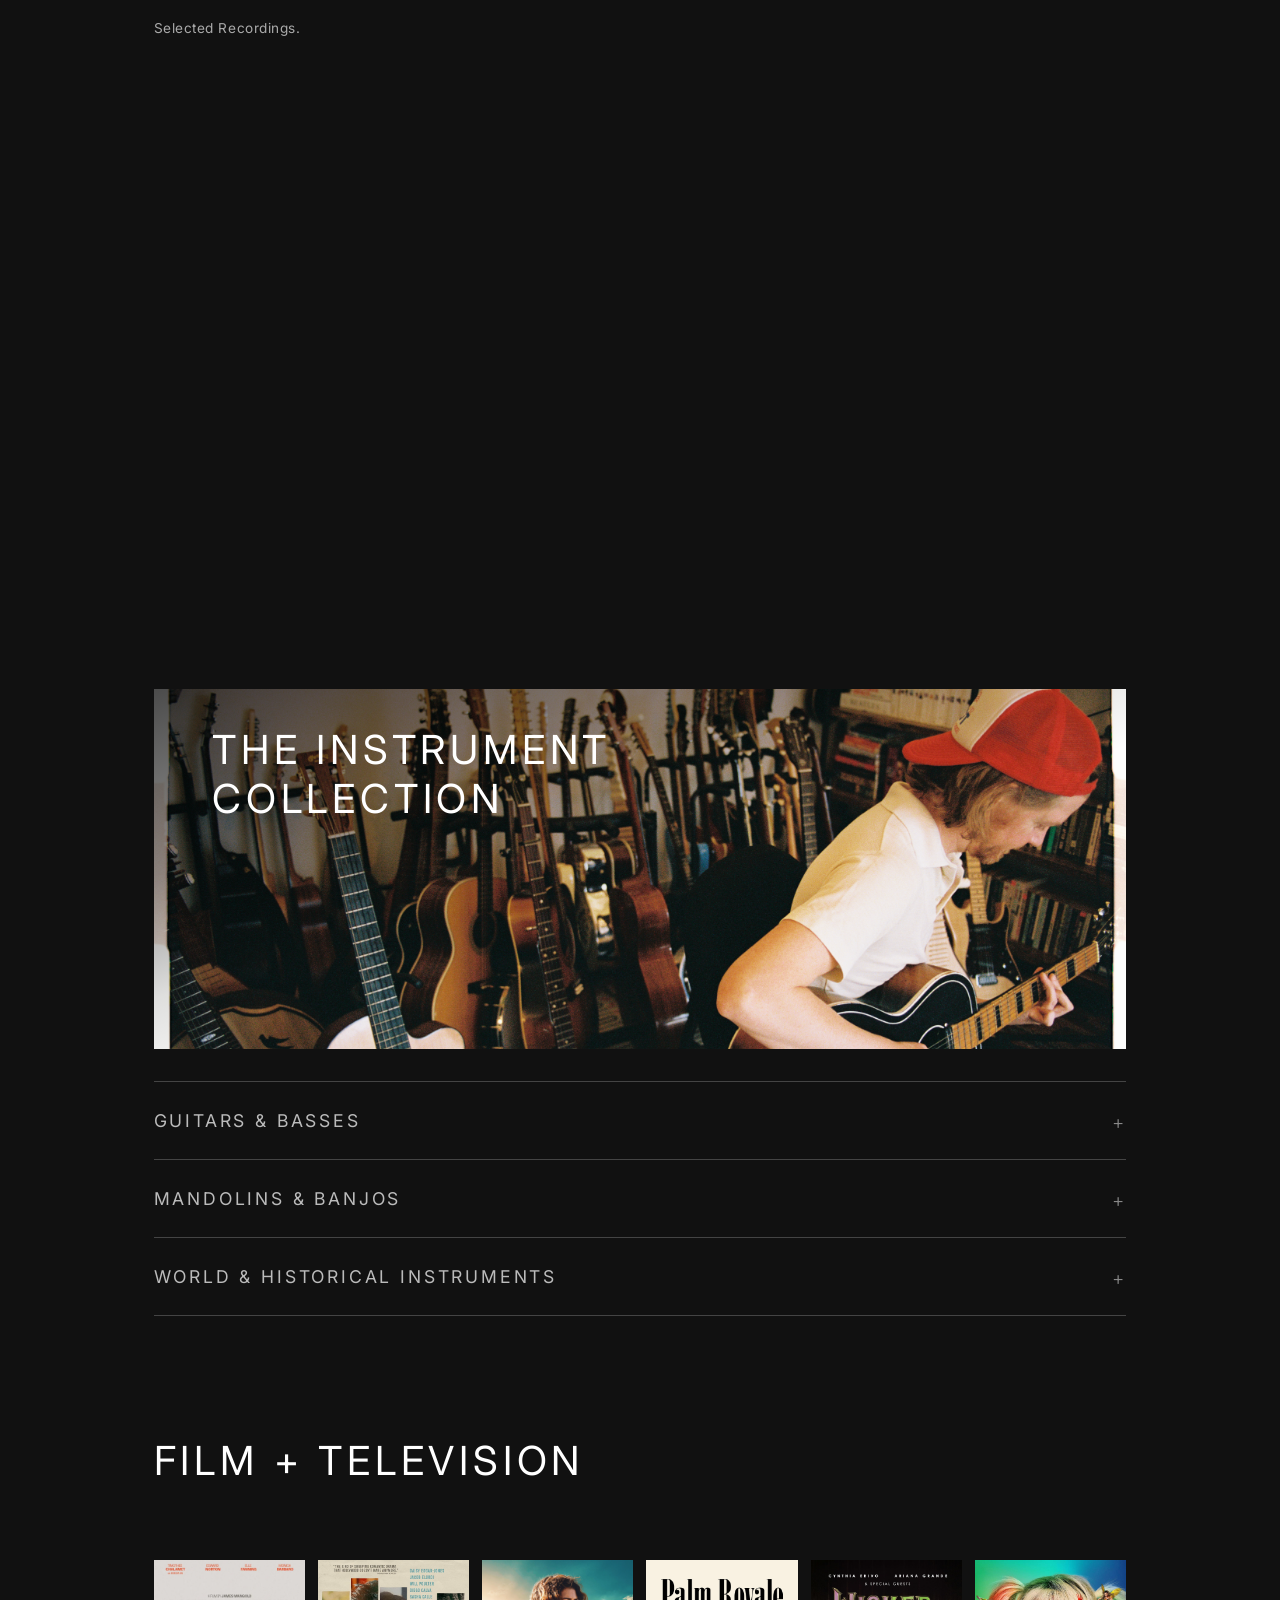
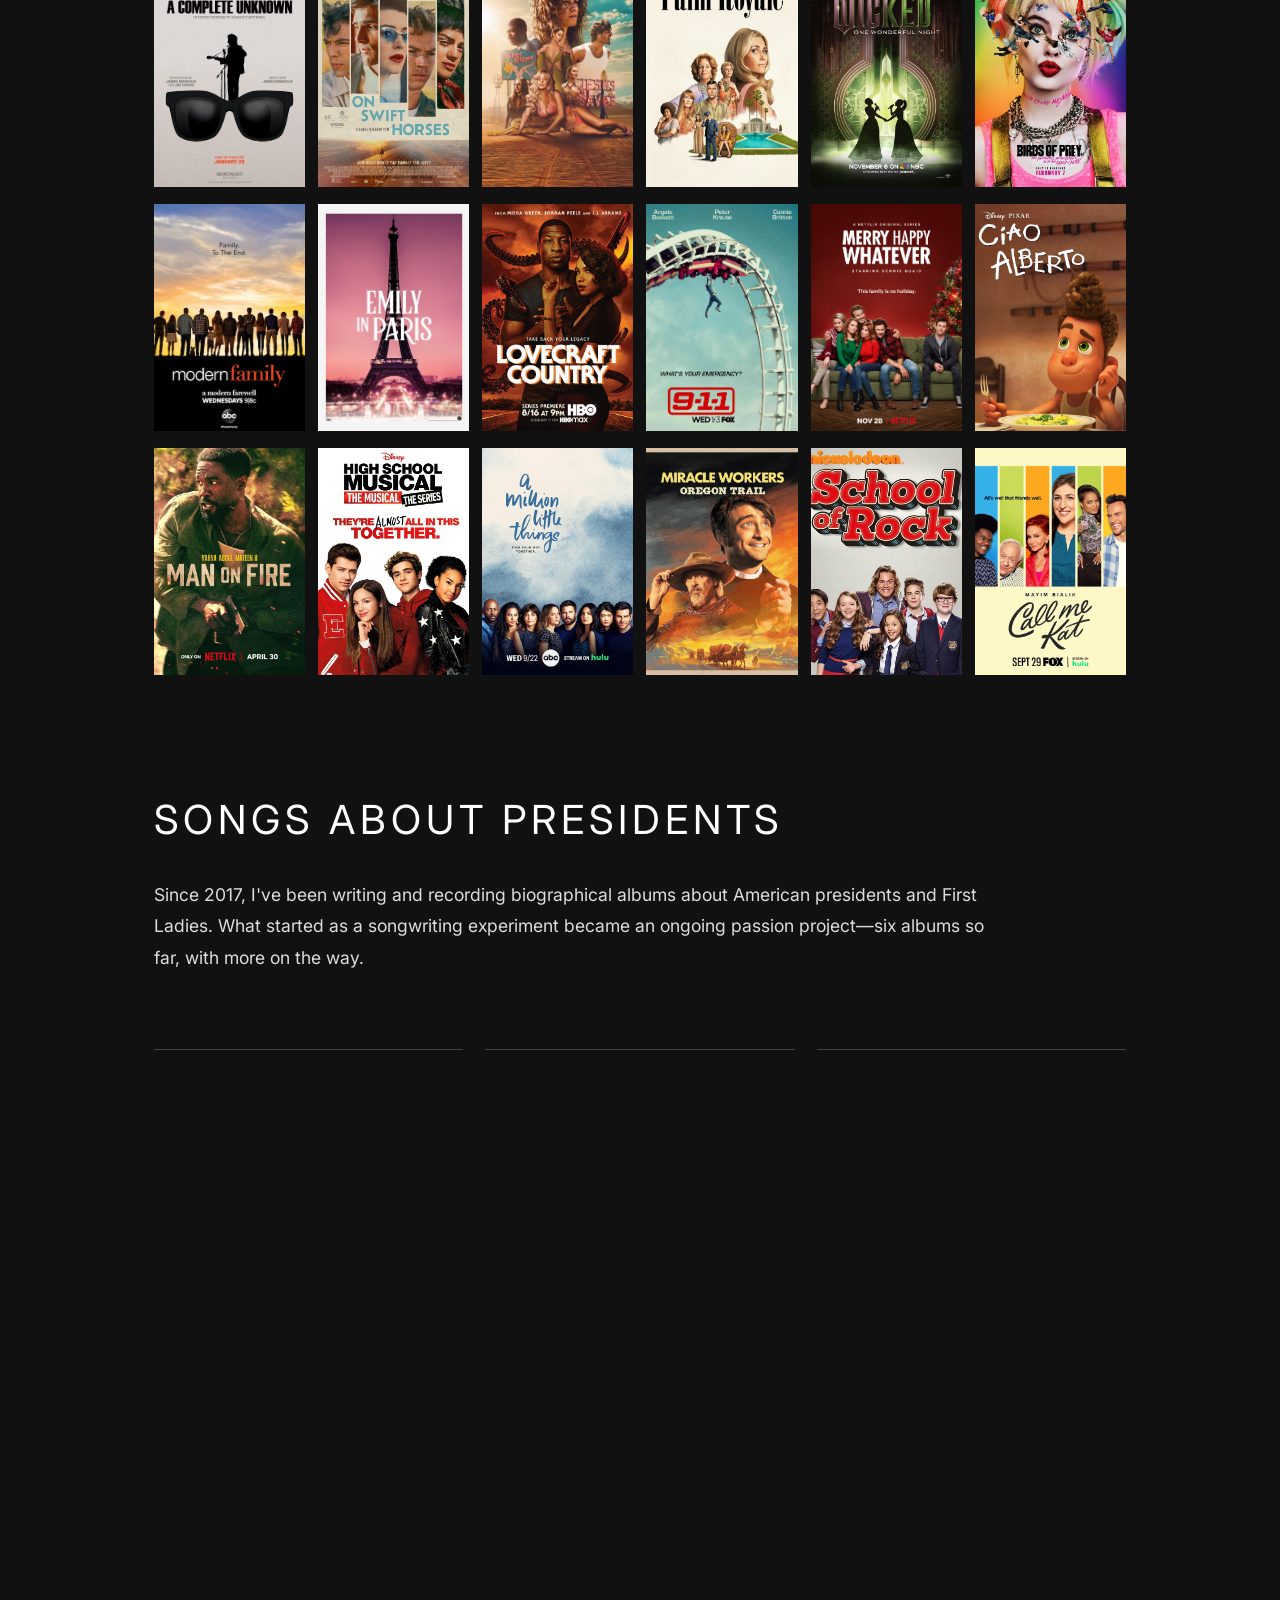
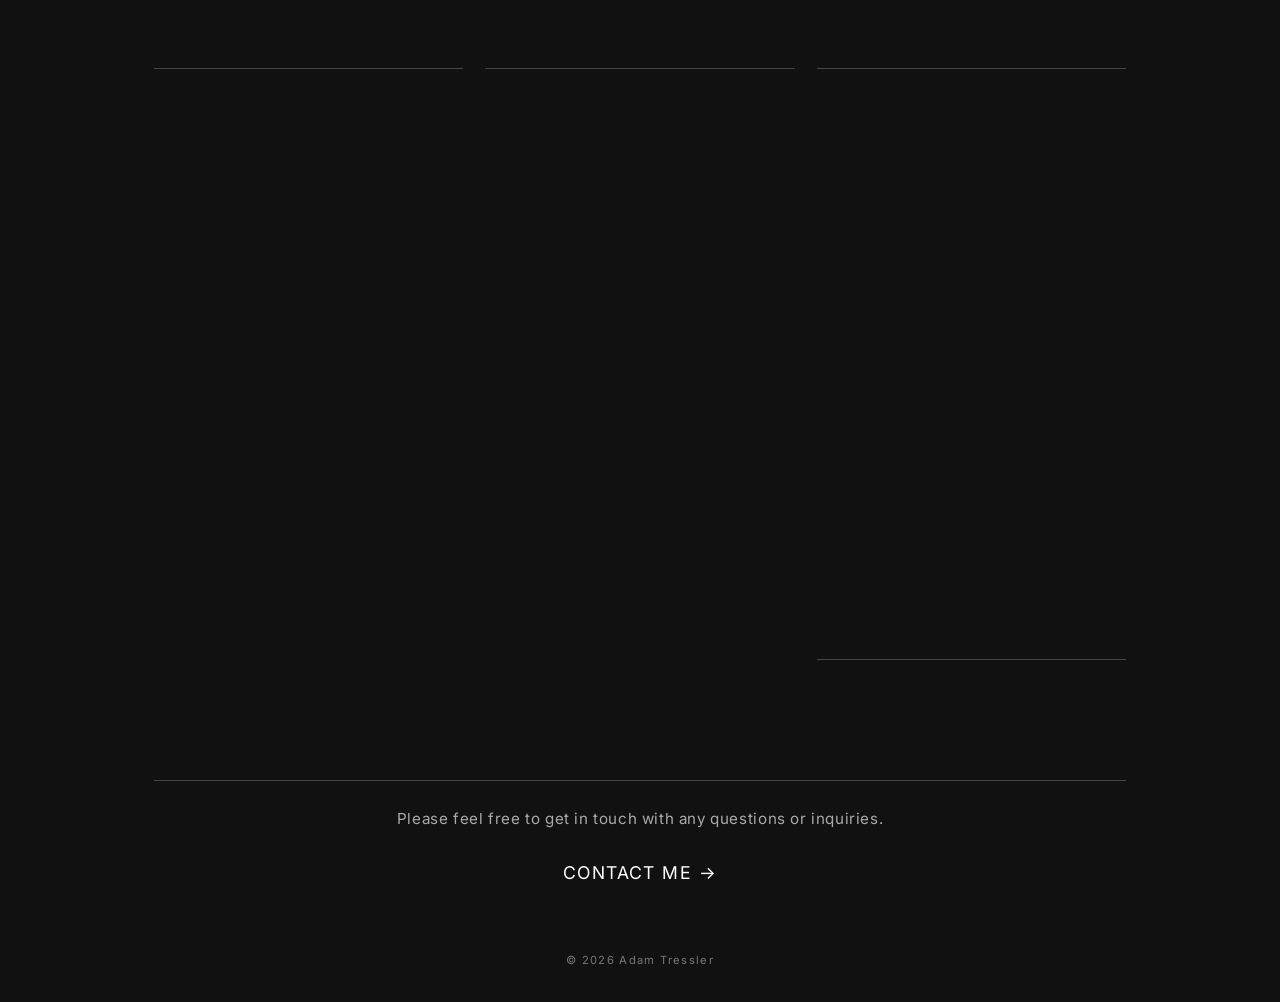
==== commit eb66cc41: "aug 29" ====
--- a/index.html
+++ b/index.html
@@ -38,12 +38,6 @@
 
         <p>Musician • Songwriter • <span class="hero-role">Guitar Coach</span></p>
 
-        <div class="buttons">
-            <a href="#media">LISTEN →</a>
-            <a href="#media">WATCH →</a>
-            <a href="mailto:adamtressler@gmail.com">CONTACT →</a>
-        </div>
-
     </div>
 
 </section>
@@ -62,13 +56,6 @@
 </div>
 
 <section id="media" class="media-section listen">
-    <h2>MEDIA</h2>
-    <div class="media-listen-heading">
-        <h3>LISTEN</h3>
-        <p>Selected Recordings.</p>
-    </div>
-    <iframe data-testid="embed-iframe" style="border-radius:12px" src="https://open.spotify.com/embed/playlist/0iMzFu1Ol5fnaAuGmfTwWT?utm_source=generator&theme=0&si=5fad30ab99c3497f" width="100%" height="528" frameBorder="0" allowfullscreen="" allow="autoplay; clipboard-write; encrypted-media; fullscreen; picture-in-picture" loading="lazy"></iframe>
-
     <div class="watch-heading">
         <div>
             <h3>WATCH</h3>
@@ -82,54 +69,64 @@
 
     <div class="watch-carousel" tabindex="0">
         <a class="watch-video" href="https://youtu.be/IY87YLynIg8" target="_blank" rel="noopener noreferrer">
-            <img src="https://img.youtube.com/vi/IY87YLynIg8/hqdefault.jpg" alt="Wicked: One Wonderful Night">
+            <span class="watch-thumbnail"><img src="https://img.youtube.com/vi/IY87YLynIg8/hqdefault.jpg" alt="Wicked: One Wonderful Night"><span class="watch-play" aria-hidden="true"></span></span>
             <span>"Wicked: One Wonderful Night" TV special</span>
         </a>
         <a class="watch-video" href="https://youtu.be/Egim0vPJlyU" target="_blank" rel="noopener noreferrer">
-            <img src="https://img.youtube.com/vi/Egim0vPJlyU/hqdefault.jpg" alt="Carly Pearce">
+            <span class="watch-thumbnail"><img src="https://img.youtube.com/vi/Egim0vPJlyU/hqdefault.jpg" alt="Carly Pearce"><span class="watch-play" aria-hidden="true"></span></span>
             <span>Carly Pearce on Jimmy Kimmel</span>
         </a>
         <a class="watch-video" href="https://youtu.be/pSKf1cSw0JE" target="_blank" rel="noopener noreferrer">
-            <img src="https://img.youtube.com/vi/pSKf1cSw0JE/hqdefault.jpg" alt="Aimee Mann">
+            <span class="watch-thumbnail"><img src="https://img.youtube.com/vi/pSKf1cSw0JE/hqdefault.jpg" alt="Aimee Mann"><span class="watch-play" aria-hidden="true"></span></span>
             <span>Aimee Mann on PBS</span>
         </a>
         <a class="watch-video" href="https://youtu.be/1nRNJmZyXcE" target="_blank" rel="noopener noreferrer">
-            <img src="https://img.youtube.com/vi/1nRNJmZyXcE/hqdefault.jpg" alt="Selena Gomez">
+            <span class="watch-thumbnail"><img src="https://img.youtube.com/vi/1nRNJmZyXcE/hqdefault.jpg" alt="Selena Gomez"><span class="watch-play" aria-hidden="true"></span></span>
             <span>Selena Gomez on SNL</span>
         </a>
         <a class="watch-video" href="https://youtu.be/X9AiClSpubc" target="_blank" rel="noopener noreferrer">
-            <img src="https://img.youtube.com/vi/X9AiClSpubc/hqdefault.jpg" alt="Kacey Musgraves">
+            <span class="watch-thumbnail"><img src="https://img.youtube.com/vi/X9AiClSpubc/hqdefault.jpg" alt="Kacey Musgraves"><span class="watch-play" aria-hidden="true"></span></span>
             <span>Kacey Musgraves on The Talk</span>
         </a>
 
         </a>
     </div>
+
+    <div class="media-listen-heading">
+        <h3>LISTEN</h3>
+        <p>Selected Recordings.</p>
+    </div>
+    <iframe data-testid="embed-iframe" style="border-radius:12px" src="https://open.spotify.com/embed/playlist/0iMzFu1Ol5fnaAuGmfTwWT?utm_source=generator&theme=0&si=5fad30ab99c3497f" width="100%" height="528" frameBorder="0" allowfullscreen="" allow="autoplay; clipboard-write; encrypted-media; fullscreen; picture-in-picture" loading="lazy"></iframe>
 </section>
 
 <section id="instruments" class="collection">
-    <h2>The Instrument Collection</h2>
+    <div class="instrument-collection-feature">
+        <img class="instrument-collection-image" src="images/instruments/instrument-collection.webp" alt="Adam surrounded by instruments in his collection">
+        <h2>The Instrument Collection</h2>
+    </div>
 
     <details class="instrument-category">
         <summary>Guitars &amp; Basses</summary>
         <div class="instrument-grid">
-            <div class="instrument-item"><span>Electric Guitars</span></div>
-            <div class="instrument-item"><span>335</span><a href="https://youtube.com/shorts/fhKDh-uqYe0">WATCH</a></div>
+            <div class="instrument-item"><span>John Scofield 335</span><a href="https://youtube.com/shorts/fhKDh-uqYe0">WATCH</a></div>
             <div class="instrument-item"><span>Les Paul</span><a href="https://youtu.be/-eJWIbqvbno">WATCH</a></div>
-            <div class="instrument-item"><span>Tele</span></div>
-            <div class="instrument-item"><span>Strat</span></div>
+            <div class="instrument-item"><span>Telecaster</span></div>
+            <div class="instrument-item"><span>Stratocaster</span></div>
             <div class="instrument-item"><span>‘60s Harmony Rocket</span></div>
             <div class="instrument-item"><span>80s Shredder</span></div>
             <div class="instrument-item"><span>My 1st Guitar</span><a href="https://youtu.be/Fo4Nv1O6_JE">WATCH</a></div>
             <div class="instrument-item"><span>Martin Acoustic Guitars</span></div>
-            <div class="instrument-item"><span>Nylon String</span></div>
+            <div class="instrument-item"><span>Martin Nylon String</span></div>
             <div class="instrument-item"><span>Rubber-bridge acoustic (60s Kay)</span><a href="https://youtu.be/Ftyqnj6k-Ac">WATCH</a></div>
             <div class="instrument-item"><span>7-string Electric</span></div>
-            <div class="instrument-item"><span>Electric Bass</span></div>
+            <div class="instrument-item"><span>Fender Bass</span></div>
             <div class="instrument-item"><span>Fretless Acoustic Bass</span></div>
             <div class="instrument-item"><span>Bari-tenor (‘60s Harmony, w/ rubber bridge)</span><a href="https://youtu.be/AhwN8kEliK0">WATCH</a></div>
             <div class="instrument-item"><span>Baritone Acoustic</span><a href="https://youtu.be/eddJWZ0hfQY">WATCH</a></div>
             <div class="instrument-item"><span>Baritone Electric</span><a href="https://youtu.be/jW0Zct1Nu1g">WATCH</a></div>
-            <div class="instrument-item"><span>Bass VI</span></div>
+            <div class="instrument-item"><span>Baritone Rubber Bridge</span></div>
+            <div class="instrument-item"><span>Eastman Romeo</span></div>
+            <div class="instrument-item"><span>Fender Bass VI</span></div>
             <div class="instrument-item"><span>High-string Acoustic</span><a href="https://youtu.be/Qpo2ITD5ywQ">WATCH</a></div>
             <div class="instrument-item"><span>Vintage Jazz Archtop Acoustic</span></div>
             <div class="instrument-item"><span>Autoharp</span></div>
@@ -239,6 +236,34 @@
             <img src="images/film-tv/Merry Happy Whatever.jpg" alt="Merry Happy Whatever poster">
             <div class="film-card-overlay"><h3>Merry Happy Whatever</h3><p>Guitar Coach</p></div>
         </article>
+        <article class="film-card">
+            <img src="images/film-tv/Pixar's Ciao Alberto.png" alt="Ciao Alberto poster">
+            <div class="film-card-overlay"><h3>Ciao Alberto</h3><p>Score Musician</p></div>
+        </article>
+        <article class="film-card">
+            <img src="images/film-tv/Man on Fire.jpg" alt="Man on Fire poster">
+            <div class="film-card-overlay"><h3>Man on Fire</h3><p>Score Musician</p></div>
+        </article>
+        <article class="film-card">
+            <img src="images/film-tv/High School Musical the Series.jpg" alt="High School Musical: The Musical: The Series poster">
+            <div class="film-card-overlay"><h3>High School Musical: The Musical: The Series</h3><p>Score Musician</p></div>
+        </article>
+        <article class="film-card">
+            <img src="images/film-tv/A Million Little Things.jpg" alt="A Million Little Things poster">
+            <div class="film-card-overlay"><h3>A Million Little Things</h3><p>Score Musician</p></div>
+        </article>
+        <article class="film-card">
+            <img src="images/film-tv/Miracle Workers.jpeg" alt="Miracle Workers poster">
+            <div class="film-card-overlay"><h3>Miracle Workers</h3><p>Banjo Coach</p></div>
+        </article>
+        <article class="film-card">
+            <img src="images/film-tv/Nickelodeon's School of Rock.jpg" alt="School of Rock poster">
+            <div class="film-card-overlay"><h3>School of Rock</h3><p>On-Set Guitar Coach</p></div>
+        </article>
+        <article class="film-card">
+            <img src="images/film-tv/Call Me Kat.jpg" alt="Call Me Kat poster">
+            <div class="film-card-overlay"><h3>Call Me Kat</h3><p>On-Camera Banjo Player</p></div>
+        </article>
     </div>
 </section>
 
--- a/css/styles.css
+++ b/css/styles.css
@@ -222,12 +222,13 @@
 }
 
 .media-listen-heading{
+    margin-top:75px;
     margin-bottom:25px;
 }
 
 .media-listen-heading h3{
     margin-bottom:14px;
-    font-size:1rem;
+    font-size:1.75rem;
     font-weight:400;
     letter-spacing:.16em;
 }
@@ -241,14 +242,14 @@
 }
 
 .media-section .watch-heading{
-    margin-top:75px;
+    margin-top:0;
 }
 
 .media-section .watch-heading h3{
-    margin-bottom:14px;
-    font-size:1rem;
-    font-weight:400;
-    letter-spacing:.16em;
+    margin-bottom:18px;
+    font-size:1.75rem;
+    font-weight:400;
+    letter-spacing:.12em;
 }
 
 .collection{
@@ -261,6 +262,38 @@
     font-weight:400;
     letter-spacing:.12em;
     text-transform:uppercase;
+}
+
+.instrument-collection-feature{
+    position:relative;
+    margin-bottom:32px;
+    overflow:hidden;
+}
+
+.instrument-collection-feature::after{
+    position:absolute;
+    inset:0;
+    z-index:1;
+    background:linear-gradient(to bottom right,rgba(0,0,0,.7),rgba(0,0,0,.42) 26%,rgba(0,0,0,.12) 43%,transparent 58%);
+    content:'';
+    pointer-events:none;
+}
+
+.instrument-collection-feature h2{
+    position:absolute;
+    z-index:2;
+    top:10%;
+    left:6%;
+    max-width:62%;
+    margin:0;
+}
+
+.instrument-collection-image{
+    display:block;
+    width:100%;
+    aspect-ratio:2.7 / 1;
+    object-fit:cover;
+    object-position:center 52%;
 }
 
 .instrument-category{
@@ -363,8 +396,8 @@
 
 .film-grid{
     display:grid;
-    grid-template-columns:repeat(5,minmax(0,1fr));
-    gap:28px 22px;
+    grid-template-columns:repeat(6,minmax(0,1fr));
+    gap:17px 13px;
 }
 
 .film-card{
@@ -554,23 +587,82 @@
 }
 
 .watch-video{
-    flex:0 0 calc((100% - 44px) / 3);
+    flex:0 0 38%;
     color:#eee;
     text-decoration:none;
 }
 
-.watch-video img{
+.watch-thumbnail{
+    position:relative;
+    display:block;
+    overflow:hidden;
+    aspect-ratio:16 / 9;
+    margin-bottom:14px;
+}
+
+.watch-thumbnail::after{
+    position:absolute;
+    inset:0;
+    background:rgba(0,0,0,.32);
+    content:'';
+    opacity:0;
+    pointer-events:none;
+    transition:opacity .25s ease;
+}
+
+.watch-thumbnail img{
     display:block;
     width:100%;
-    aspect-ratio:16 / 9;
+    height:100%;
     object-fit:cover;
-    margin-bottom:14px;
-    filter:grayscale(100%);
-    transition:filter .3s;
-}
-
-.watch-video:hover img{
-    filter:grayscale(0%);
+    filter:none;
+    transition:filter .3s,transform .3s;
+}
+
+.watch-play{
+    position:absolute;
+    z-index:1;
+    top:50%;
+    left:50%;
+    width:52px;
+    height:52px;
+    border:1px solid #fff;
+    border-radius:50%;
+    opacity:.45;
+    pointer-events:none;
+    transform:translate(-50%,-50%) scale(.94);
+    transition:opacity .25s ease,transform .25s ease;
+}
+
+.watch-play::after{
+    position:absolute;
+    top:50%;
+    left:52%;
+    width:0;
+    height:0;
+    border-top:7px solid transparent;
+    border-bottom:7px solid transparent;
+    border-left:11px solid #fff;
+    content:'';
+    transform:translate(-50%,-50%);
+}
+
+.watch-video:hover .watch-thumbnail img,
+.watch-video:focus-visible .watch-thumbnail img{
+    filter:brightness(.88);
+    transform:scale(1.015);
+}
+
+.watch-video:hover .watch-thumbnail::after,
+.watch-video:focus-visible .watch-thumbnail::after,
+.watch-video:hover .watch-play,
+.watch-video:focus-visible .watch-play{
+    opacity:1;
+}
+
+.watch-video:hover .watch-play,
+.watch-video:focus-visible .watch-play{
+    transform:translate(-50%,-50%) scale(1);
 }
 
 .watch-video span{
@@ -622,6 +714,22 @@
     text-align:center;
 }
 
+@media(max-width:1100px){
+
+.film-grid{
+    grid-template-columns:repeat(4,minmax(0,1fr));
+}
+
+}
+
+@media(max-width:850px){
+
+.film-grid{
+    grid-template-columns:repeat(3,minmax(0,1fr));
+}
+
+}
+
 @media(max-width:700px){
 
 .site-nav{
@@ -676,6 +784,18 @@
 }
 
 .media-section .watch-heading{
+    margin-top:0;
+}
+
+.media-section .watch-heading h3{
+    font-size:1.45rem;
+}
+
+.media-listen-heading h3{
+    font-size:1.45rem;
+}
+
+.media-listen-heading{
     margin-top:50px;
 }
 
@@ -688,6 +808,20 @@
     font-size:1.7rem;
 }
 
+.instrument-collection-feature{
+    margin-bottom:24px;
+}
+
+.instrument-collection-feature h2{
+    top:8%;
+    left:7%;
+    max-width:80%;
+}
+
+.instrument-collection-image{
+    aspect-ratio:4 / 3;
+}
+
 .instrument-category{
     margin-bottom:55px;
 }
@@ -707,7 +841,7 @@
 
 .film-grid{
     grid-template-columns:repeat(2,minmax(0,1fr));
-    gap:18px 14px;
+    gap:11px 8px;
 }
 
 .presidents{
@@ -722,7 +856,7 @@
 
 .film-grid{
     grid-template-columns:1fr;
-    gap:22px;
+    gap:13px;
 }
 
 }
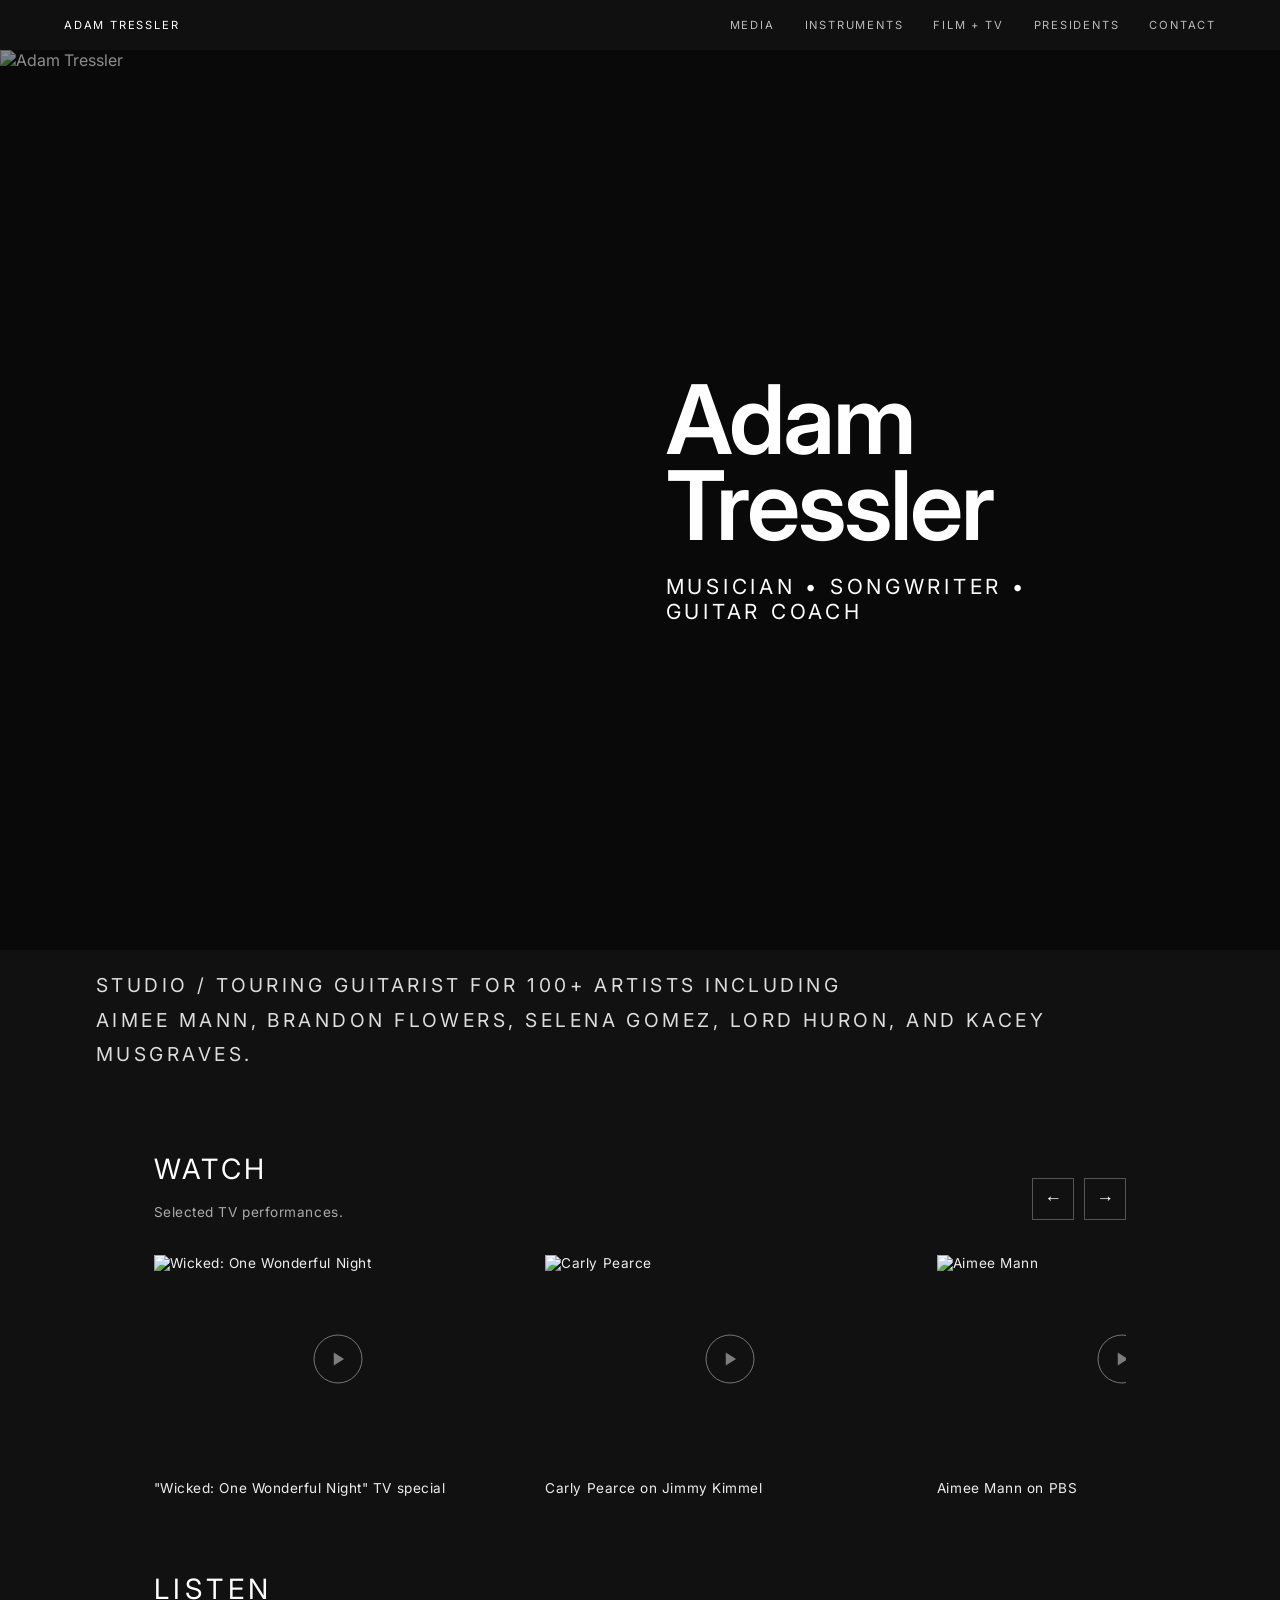
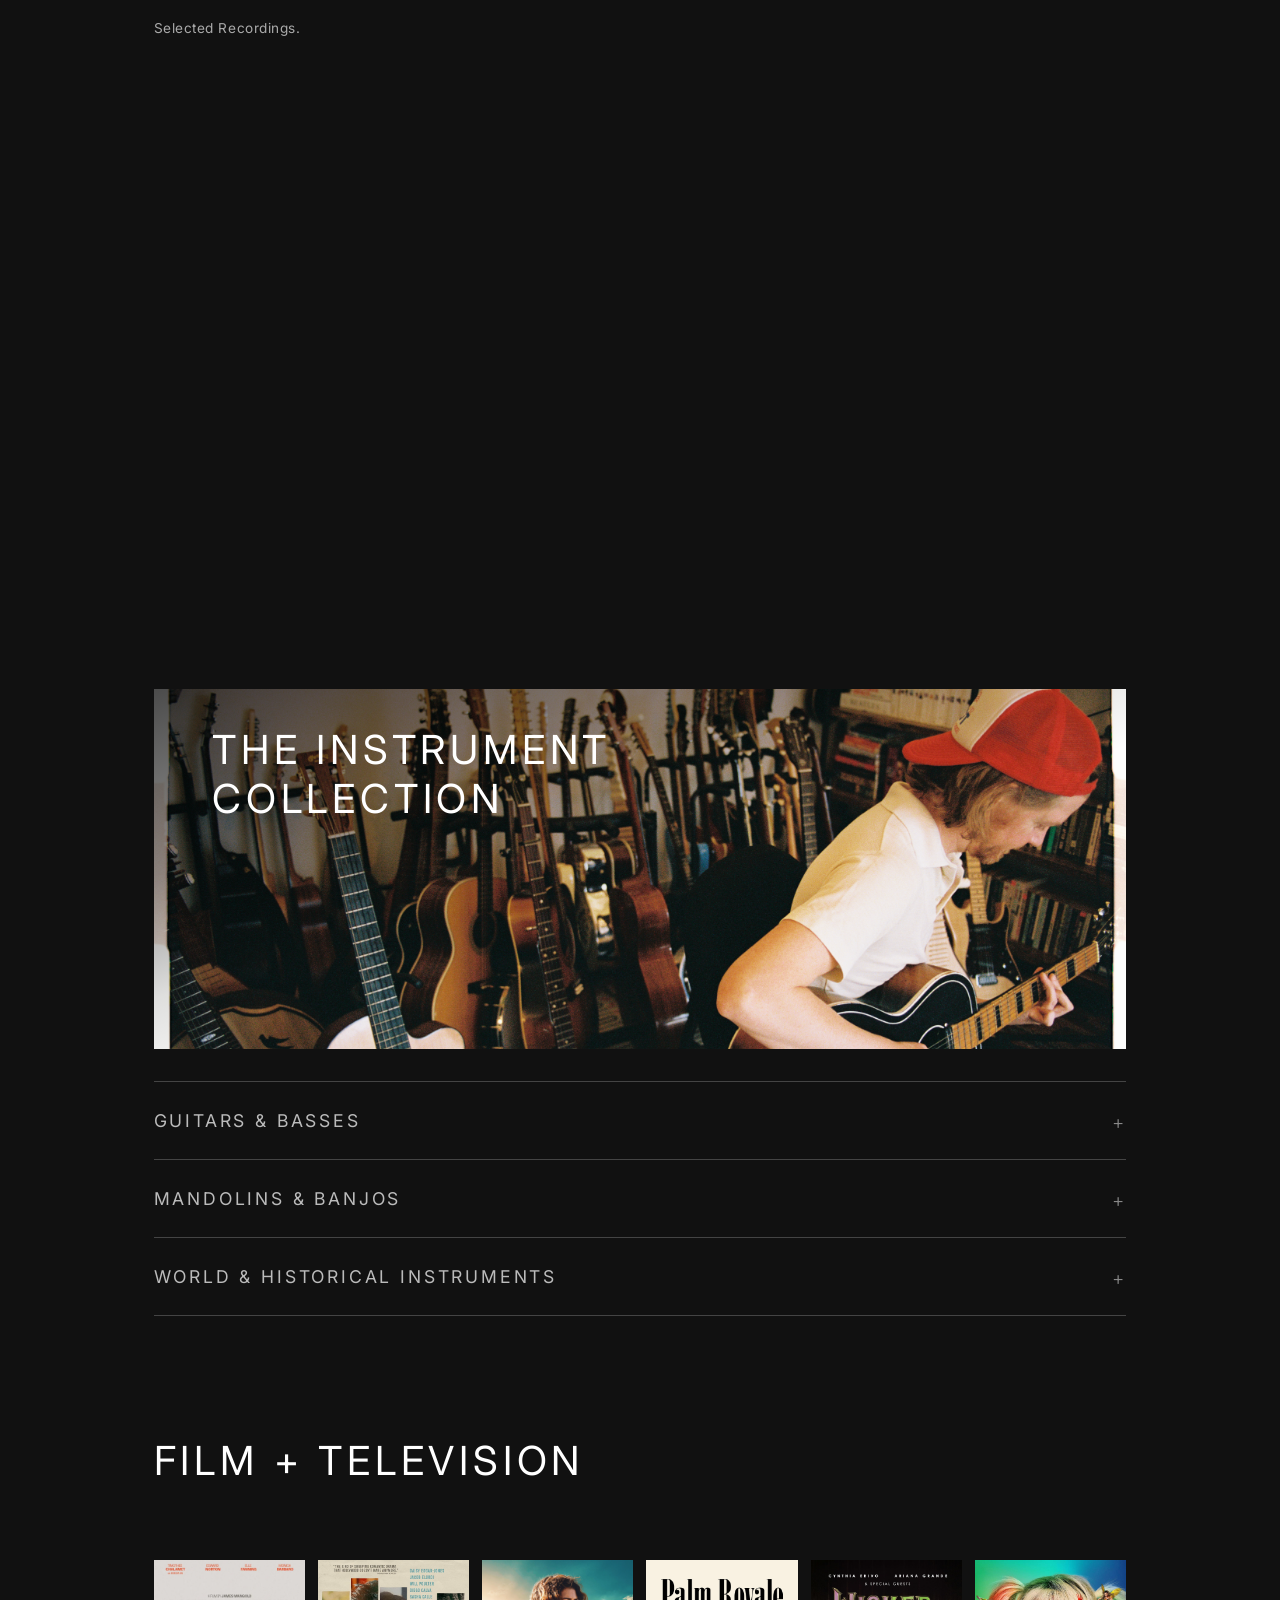
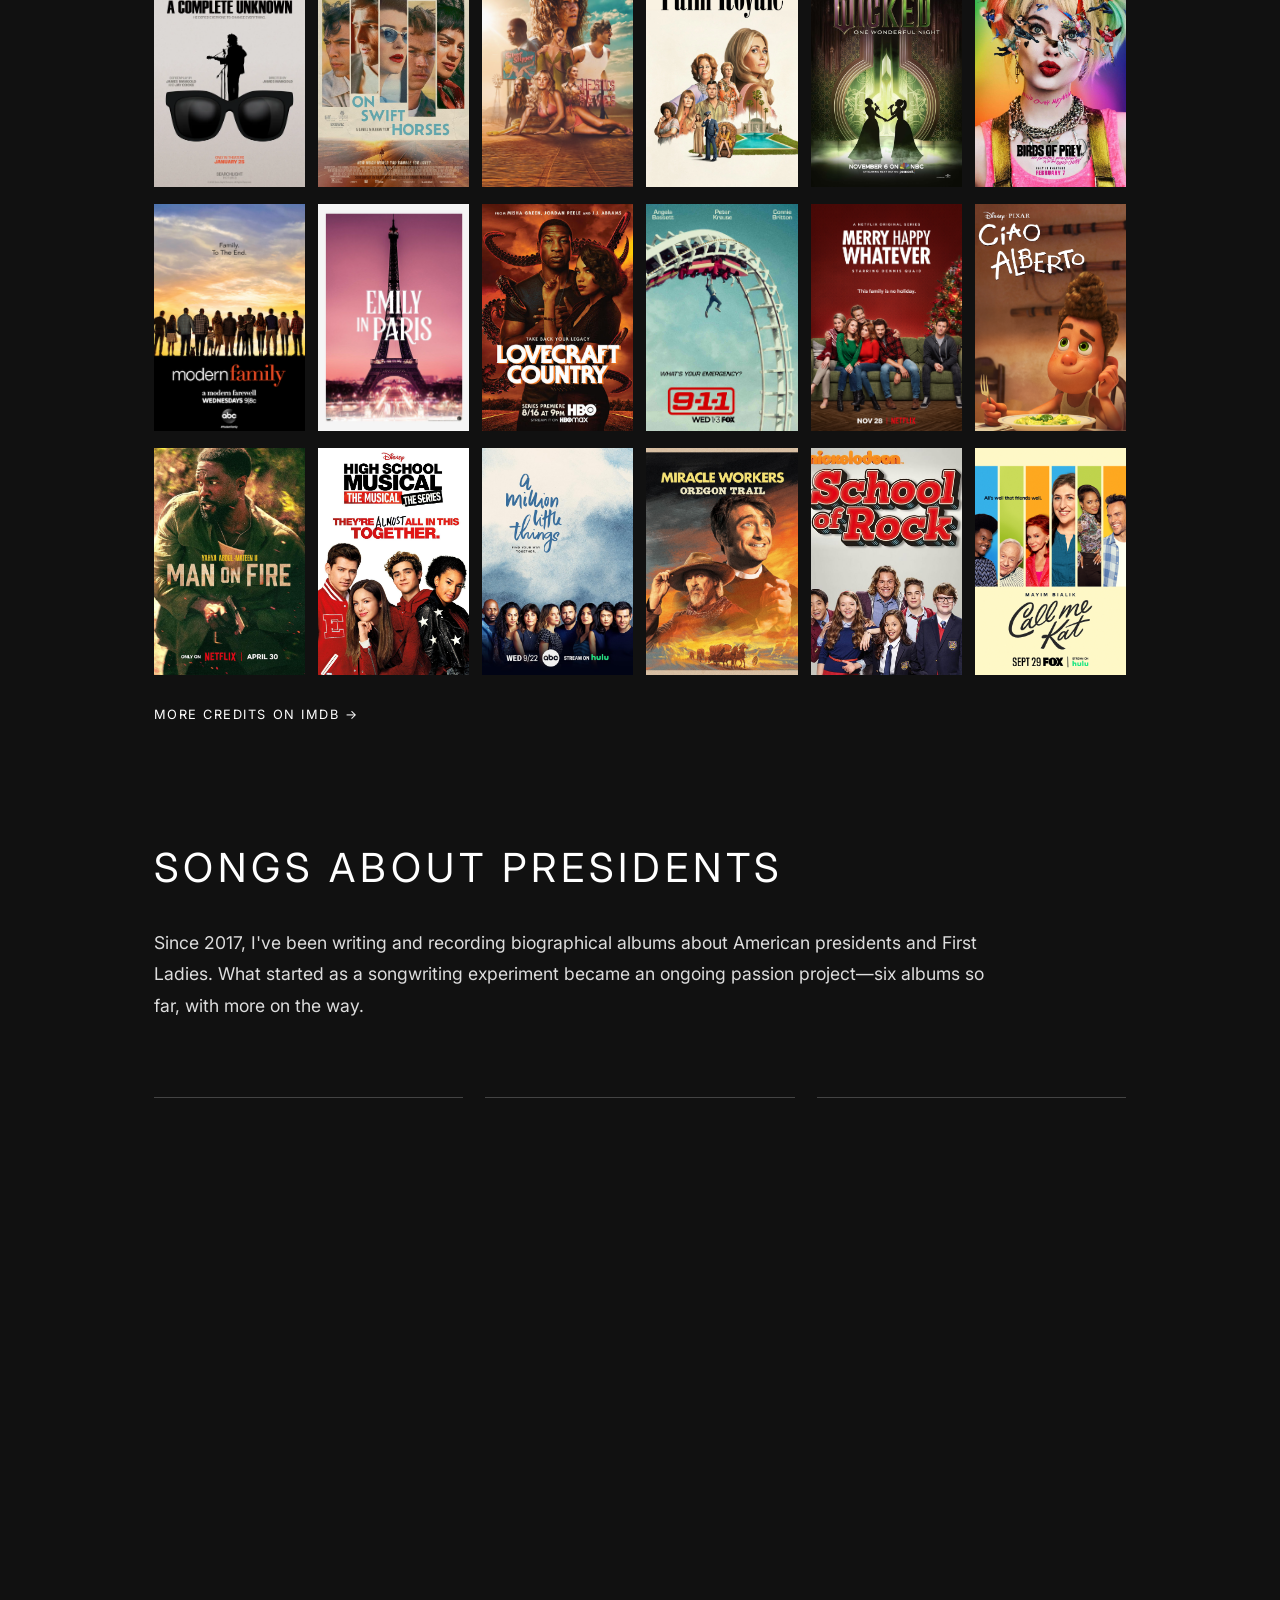
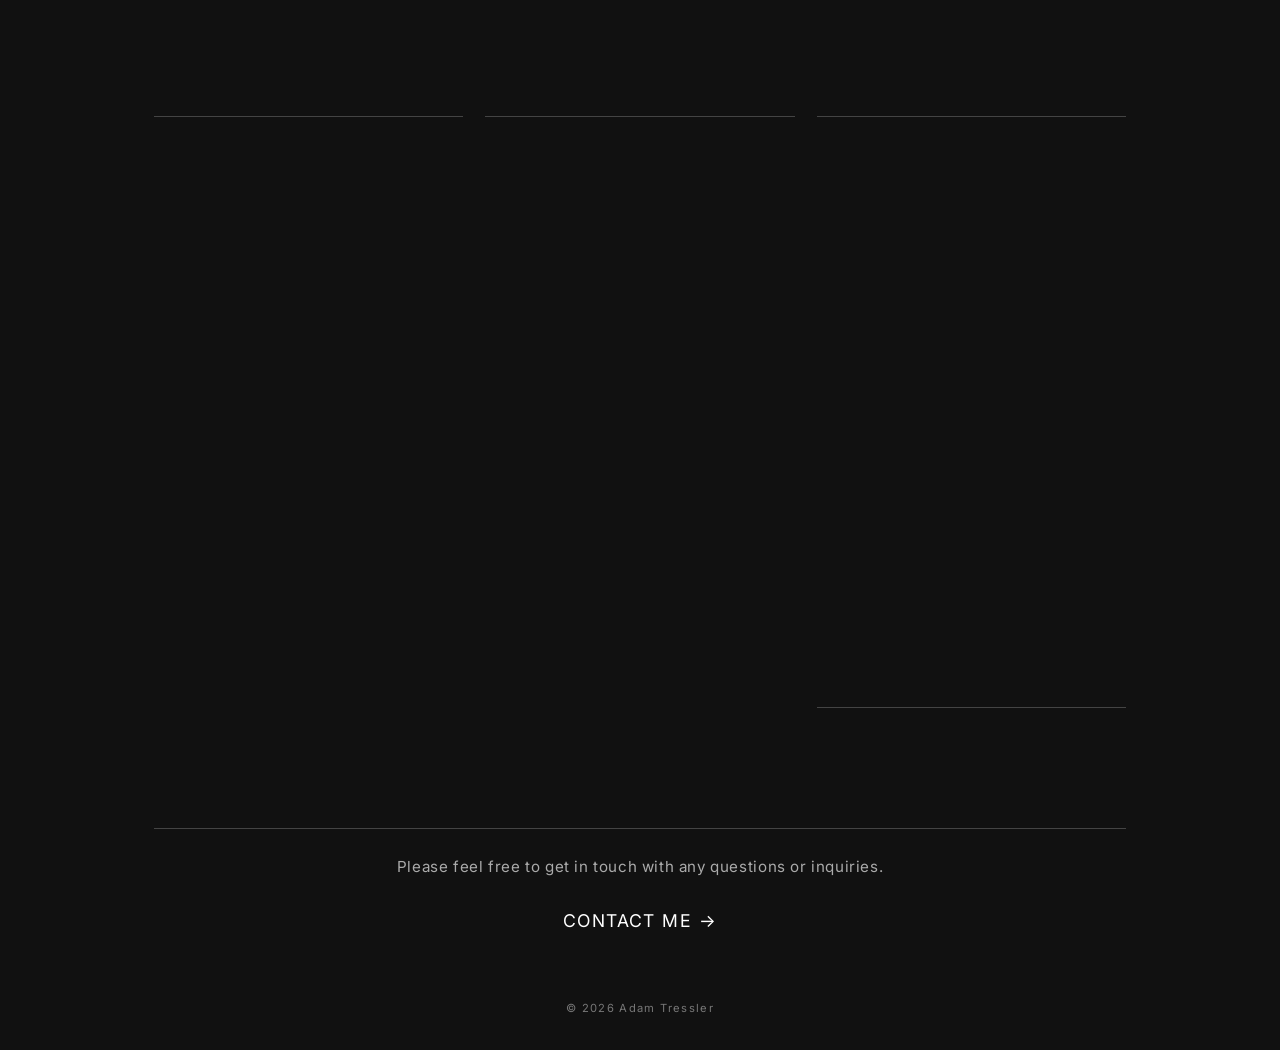
==== commit 0d2bbb23: "aug 29" ====
--- a/index.html
+++ b/index.html
@@ -265,6 +265,7 @@
             <div class="film-card-overlay"><h3>Call Me Kat</h3><p>On-Camera Banjo Player</p></div>
         </article>
     </div>
+    <a class="film-imdb-link" href="https://www.imdb.com/name/nm10712696/" target="_blank" rel="noopener noreferrer">MORE CREDITS ON IMDb →</a>
 </section>
 
 <section id="presidents" class="presidents">
--- a/css/styles.css
+++ b/css/styles.css
@@ -398,6 +398,22 @@
     display:grid;
     grid-template-columns:repeat(6,minmax(0,1fr));
     gap:17px 13px;
+}
+
+.film-imdb-link{
+    display:inline-block;
+    margin-top:32px;
+    color:#fff;
+    font-size:.8rem;
+    letter-spacing:.12em;
+    text-decoration:none;
+    text-transform:uppercase;
+    transition:color .3s;
+}
+
+.film-imdb-link:hover,
+.film-imdb-link:focus-visible{
+    color:#aaa;
 }
 
 .film-card{
@@ -844,6 +860,11 @@
     gap:11px 8px;
 }
 
+.film-imdb-link{
+    margin-top:26px;
+    font-size:.7rem;
+}
+
 .presidents{
     margin:0 8% 80px;
 }
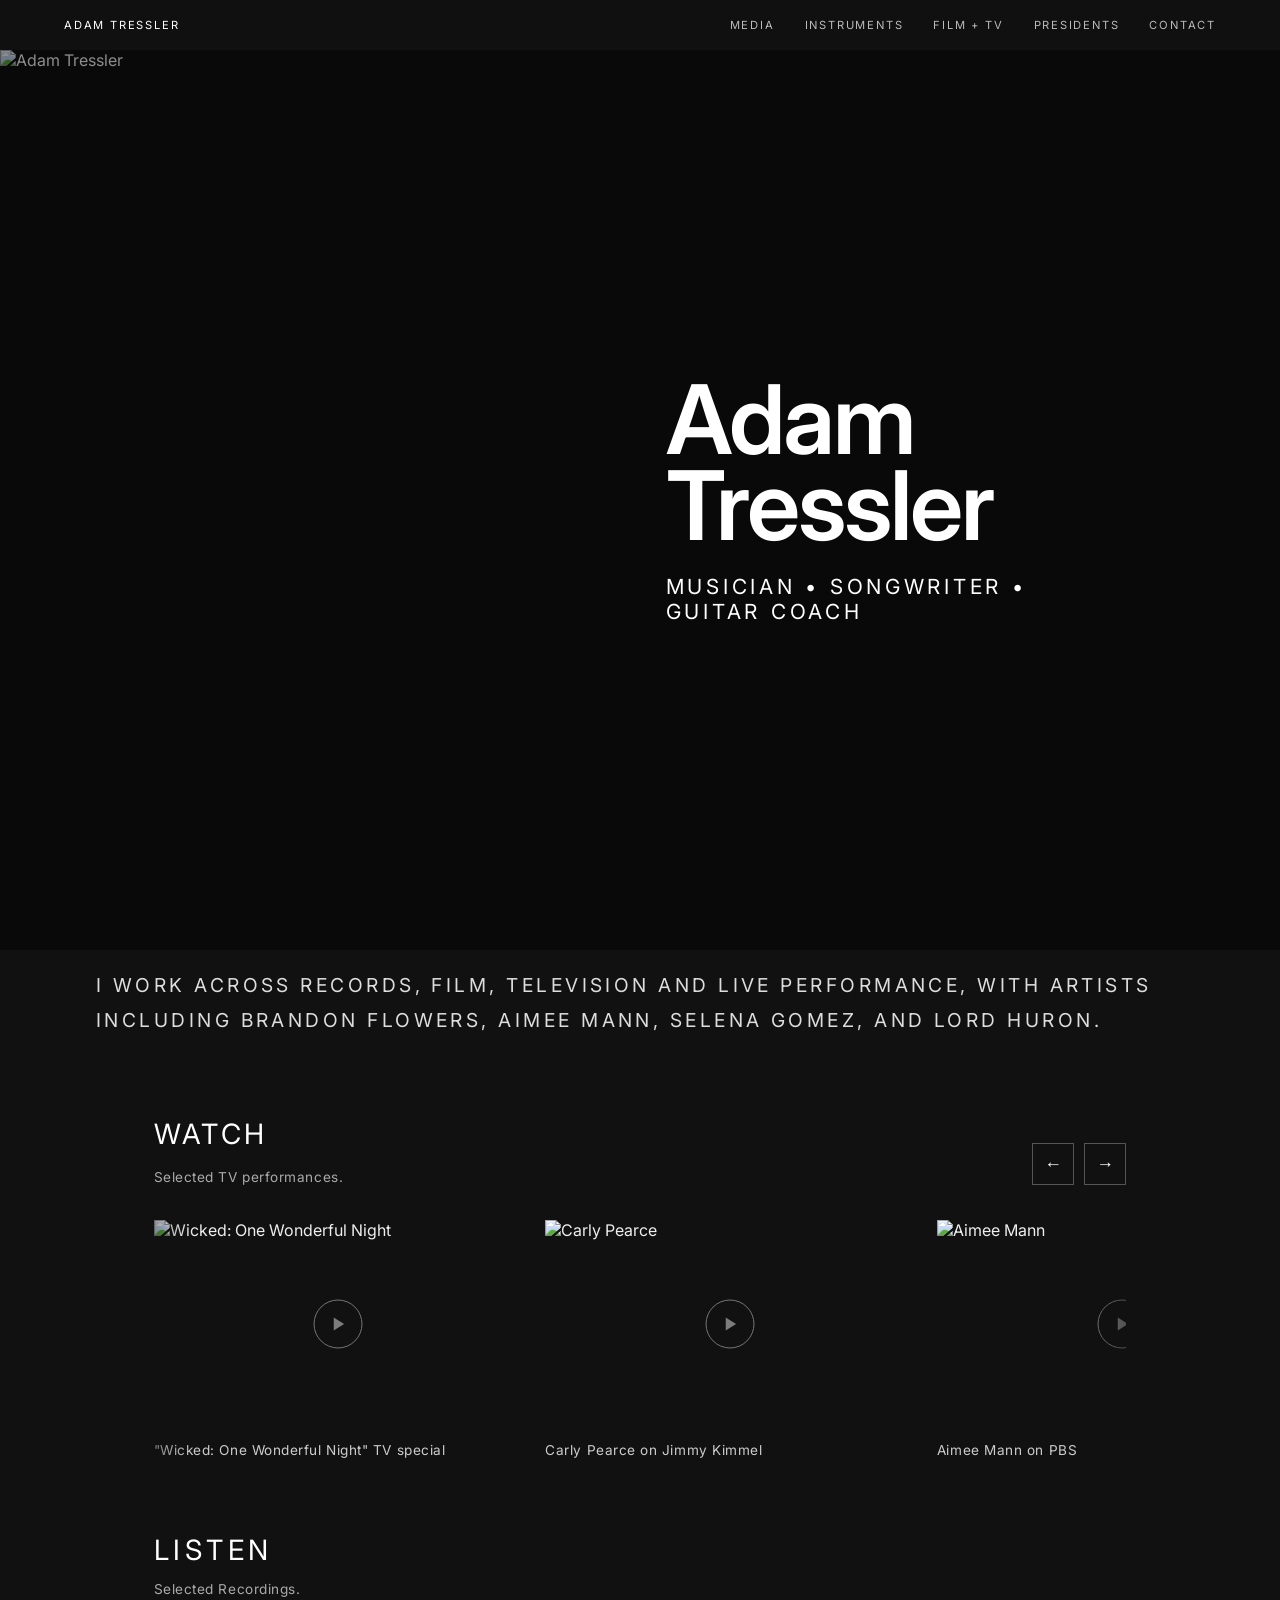
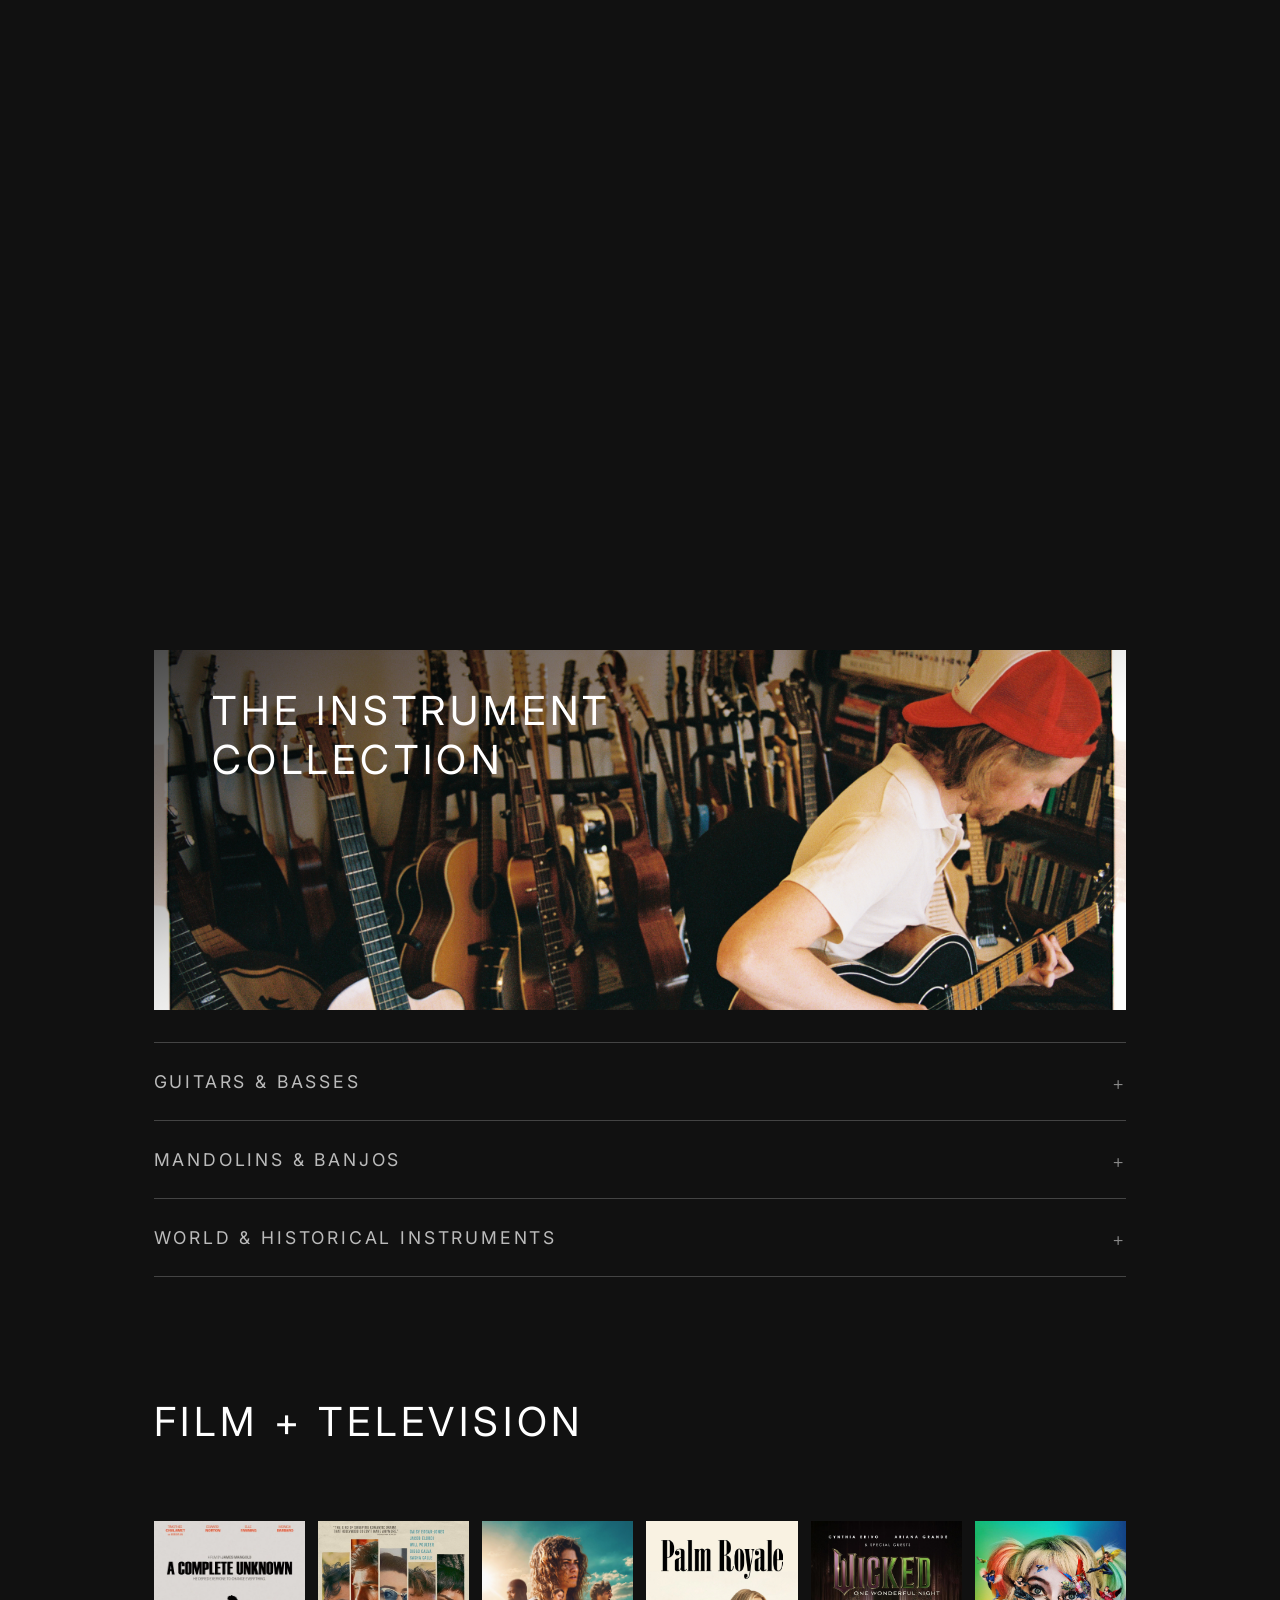
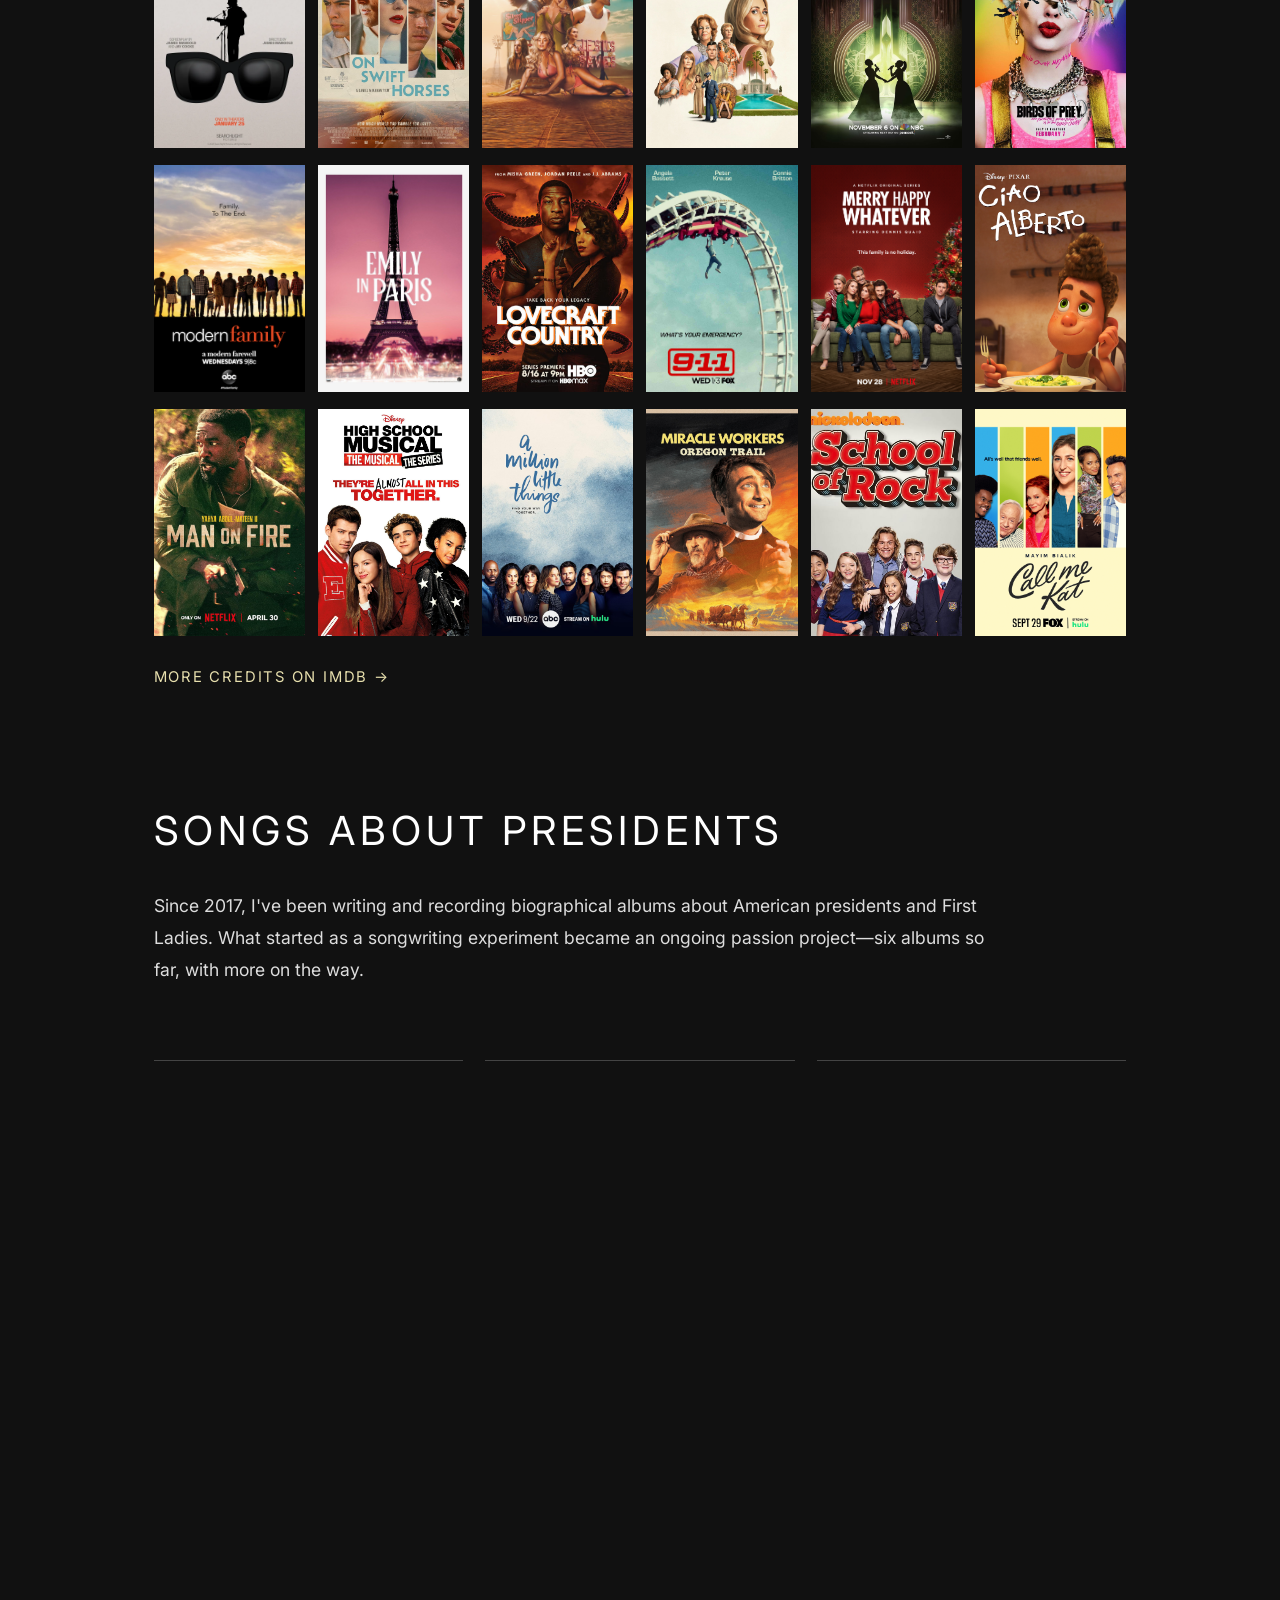
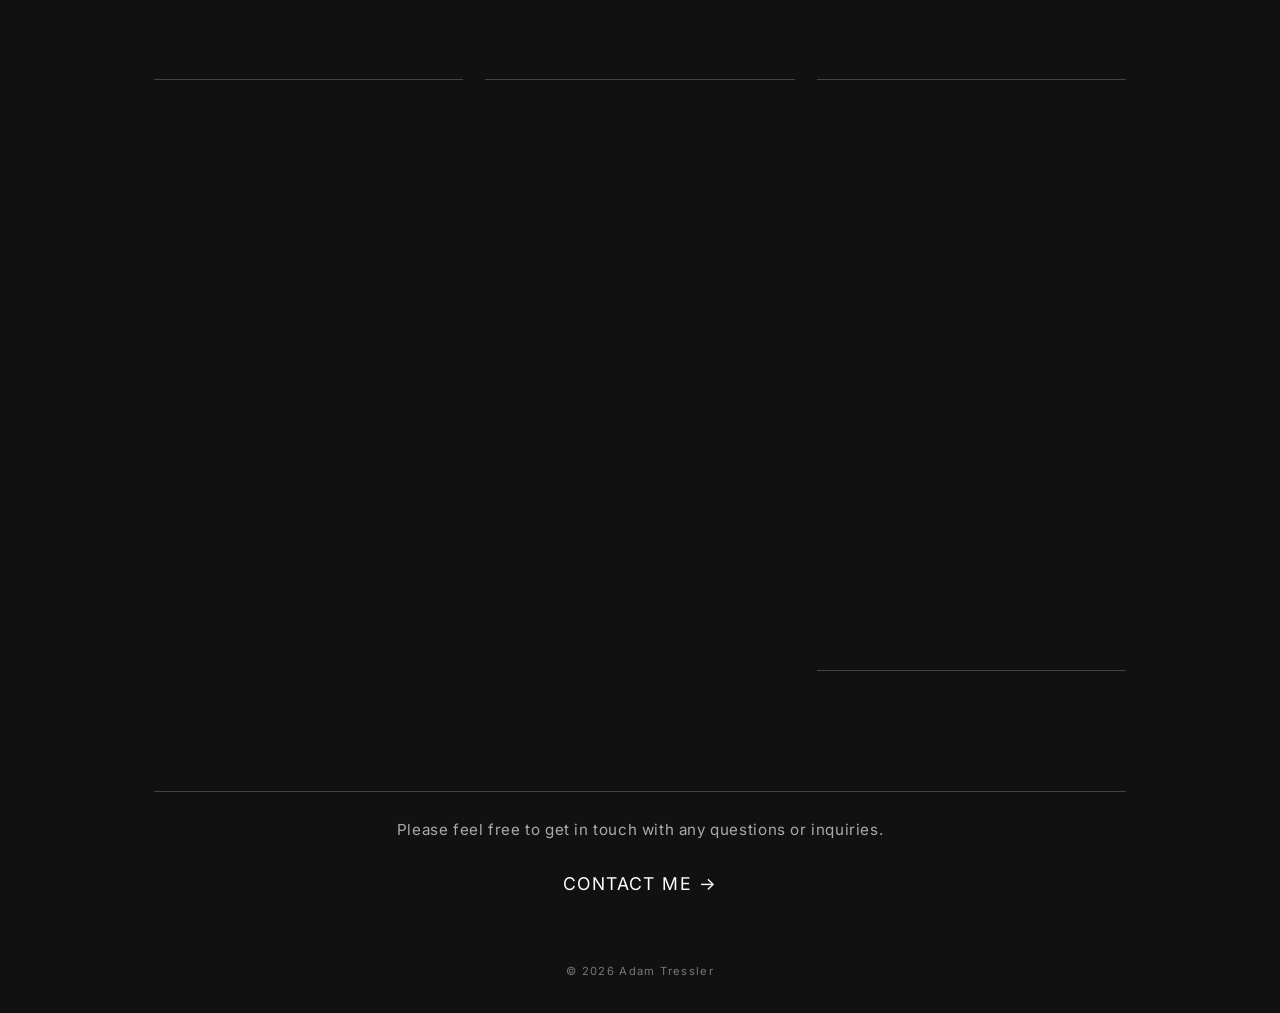
==== commit ff00dd85: "Improve Film and Watch interactions" ====
--- a/index.html
+++ b/index.html
@@ -47,9 +47,7 @@
 
 <p class="intro">
   
-    Studio / Touring guitarist for 100+ artists
-    including <span class="intro-name-pair">Aimee Mann, Brandon Flowers</span>, Selena Gomez, Lord Huron,
-and Kacey Musgraves.
+    I work across records, film, television and live performance, with artists including <span class="intro-name-pair">Brandon Flowers, Aimee Mann</span>, Selena Gomez, and Lord Huron.
 </p>
 
 <div class="buttons">
@@ -88,8 +86,22 @@
             <span class="watch-thumbnail"><img src="https://img.youtube.com/vi/X9AiClSpubc/hqdefault.jpg" alt="Kacey Musgraves"><span class="watch-play" aria-hidden="true"></span></span>
             <span>Kacey Musgraves on The Talk</span>
         </a>
-
-        </a>
+        <a class="watch-video" href="https://www.youtube.com/watch?v=218R5l0jt6g&amp;t=18s" target="_blank" rel="noopener noreferrer">
+            <span class="watch-thumbnail"><img src="https://img.youtube.com/vi/218R5l0jt6g/hqdefault.jpg" alt="Lil Nas X on HBO"><span class="watch-play" aria-hidden="true"></span></span>
+            <span>Lil Nas X on HBO</span>
+        </a>
+        <a class="watch-video" href="https://www.youtube.com/watch?v=gvE9QRjfy4c" target="_blank" rel="noopener noreferrer">
+            <span class="watch-thumbnail"><img src="https://img.youtube.com/vi/gvE9QRjfy4c/hqdefault.jpg" alt="Angus &amp; Julia Stone on German TV"><span class="watch-play" aria-hidden="true"></span></span>
+            <span>Angus &amp; Julia Stone on German TV</span>
+        </a>
+    </div>
+
+    <div class="watch-lightbox" id="watch-lightbox" hidden>
+        <div class="watch-lightbox-backdrop" data-watch-lightbox-close></div>
+        <div class="watch-lightbox-dialog" role="dialog" aria-modal="true" aria-label="Video player">
+            <button type="button" class="watch-lightbox-close" aria-label="Close video">&times;</button>
+            <div class="watch-lightbox-frame"></div>
+        </div>
     </div>
 
     <div class="media-listen-heading">
@@ -146,7 +158,7 @@
             <div class="instrument-item"><span>Electric Mandola</span></div>
             <div class="instrument-item"><span>Octave Mandolin</span><a href="https://youtu.be/C6tId9M2-3c">WATCH</a></div>
             <div class="instrument-item"><span>Mandocello</span></div>
-            <div class="instrument-item"><span>1930’s Banj-olin</span></div>
+            <div class="instrument-item"><span>1930’s Banj-olin</span><a href="https://youtu.be/QwtY4QT8Tvg">WATCH</a></div>
             <div class="instrument-item"><span>Bluegrass Banjo</span><a href="https://youtu.be/2p3OI6-crzc">WATCH</a></div>
             <div class="instrument-item"><span>Clawhammer Banjo</span><a href="https://youtu.be/PFlt8GVPlYI">WATCH</a></div>
             <div class="instrument-item"><span>Woodbodied Banjo</span><a href="https://youtu.be/cxUSO7rGjTw">WATCH</a></div>
@@ -194,75 +206,75 @@
     <div class="film-grid">
         <article class="film-card">
             <img src="images/film-tv/A Complete Unknown.webp" alt="A Complete Unknown poster">
-            <div class="film-card-overlay"><h3>A Complete Unknown</h3><p>Guitar Coach for Monica Barbaro / <br> Banjo Coach for Edward Norton / <br> Score Musician</p></div>
+            <div class="film-card-overlay"><h3 class="film-title">A Complete Unknown</h3><p class="film-role"> <br>Coach and Score Musician</p><p class="film-detail"> Coach for Monica Barbaro(Joan Baez) & Edward Norton(Pete Seeger).</p></div>
         </article>
         <article class="film-card">
             <img src="images/film-tv/On Swift Horses.jpg" alt="On Swift Horses poster">
-            <div class="film-card-overlay"><h3>On Swift Horses</h3><p>Bandurria Coach</p></div>
+            <div class="film-card-overlay"><h3 class="film-title">On Swift Horses</h3><p class="film-role">Bandurria Coach</p><p class="film-detail">For Sasha Calle.</p></div>
         </article>
         <article class="film-card">
             <img src="images/film-tv/Euphoria.jpeg.webp" alt="Euphoria poster">
-            <div class="film-card-overlay"><h3>Euphoria</h3><p>On Screen</p></div>
+            <div class="film-card-overlay"><h3 class="film-title">Euphoria</h3><p class="film-role">On Screen</p><p class="film-detail">Performed on screen as a musician in season 3.</p></div>
         </article>
         <article class="film-card">
             <img src="images/film-tv/Palm Royale 2.jpg.webp" alt="Palm Royale poster">
-            <div class="film-card-overlay"><h3>Palm Royale</h3><p>On Screen</p></div>
+            <div class="film-card-overlay"><h3 class="film-title">Palm Royale</h3><p class="film-role">On Screen</p><p class="film-detail">Part of the Club band throughout Season 1.</p></div>
         </article>
         <article class="film-card">
             <img src="images/film-tv/Wicked One Wonderful Night.jpg" alt="Wicked: One Wonderful Night poster">
-            <div class="film-card-overlay"><h3>Wicked: One Wonderful Night</h3><p>On Screen / Musician</p></div>
+            <div class="film-card-overlay"><h3 class="film-title">Wicked: One Wonderful Night</h3><p class="film-role">On Screen / Musician</p><p class="film-detail">Part of the live orchestra for this Emmy-nominated special.</p></div>
         </article>
         <article class="film-card">
             <img src="images/film-tv/Birds of Prey.jpg" alt="Birds of Prey poster">
-            <div class="film-card-overlay"><h3>Birds of Prey</h3><p>Score Musician</p></div>
+            <div class="film-card-overlay"><h3 class="film-title">Birds of Prey</h3><p class="film-role">Score Musician</p><p class="film-detail">for composer Daniel Pemberton.</p></div>
         </article>
         <article class="film-card">
             <img src="images/film-tv/Modern Family.jpg" alt="Modern Family poster">
-            <div class="film-card-overlay"><h3>Modern Family</h3><p>Score Musician</p></div>
+            <div class="film-card-overlay"><h3 class="film-title">Modern Family</h3><p class="film-role">Score Musician</p><p class="film-detail">for composer Gabriel Mann.</p></div>
         </article>
         <article class="film-card">
             <img src="images/film-tv/Emily in Paris.jpeg" alt="Emily in Paris poster">
-            <div class="film-card-overlay"><h3>Emily in Paris</h3><p>Score Musician</p></div>
+            <div class="film-card-overlay"><h3 class="film-title">Emily in Paris</h3><p class="film-role">Score Musician</p><p class="film-detail">for composer Gabriel Mann.</p></div>
         </article>
         <article class="film-card">
             <img src="images/film-tv/Lovecraft Country.jpg" alt="Lovecraft Country poster">
-            <div class="film-card-overlay"><h3>Lovecraft Country</h3><p>Score Musician</p></div>
+            <div class="film-card-overlay"><h3 class="film-title">Lovecraft Country</h3><p class="film-role">Score Musician</p><p class="film-detail"><!-- Add detail sentence here --></p></div>
         </article>
         <article class="film-card">
             <img src="images/film-tv/911.jpg" alt="911 poster">
-            <div class="film-card-overlay"><h3>911</h3><p>Score Musician</p></div>
+            <div class="film-card-overlay"><h3 class="film-title">911</h3><p class="film-role">Score Musician</p><p class="film-detail"><!-- Add detail sentence here --></p></div>
         </article>
         <article class="film-card">
             <img src="images/film-tv/Merry Happy Whatever.jpg" alt="Merry Happy Whatever poster">
-            <div class="film-card-overlay"><h3>Merry Happy Whatever</h3><p>Guitar Coach</p></div>
+            <div class="film-card-overlay"><h3 class="film-title">Merry Happy Whatever</h3><p class="film-role">Guitar Coach</p><p class="film-detail">for Dennis Quaid.</p></div>
         </article>
         <article class="film-card">
             <img src="images/film-tv/Pixar's Ciao Alberto.png" alt="Ciao Alberto poster">
-            <div class="film-card-overlay"><h3>Ciao Alberto</h3><p>Score Musician</p></div>
+            <div class="film-card-overlay"><h3 class="film-title">Ciao Alberto</h3><p class="film-role">Score Musician</p><p class="film-detail">for composer Dan Romer.</p></div>
         </article>
         <article class="film-card">
             <img src="images/film-tv/Man on Fire.jpg" alt="Man on Fire poster">
-            <div class="film-card-overlay"><h3>Man on Fire</h3><p>Score Musician</p></div>
+            <div class="film-card-overlay"><h3 class="film-title">Man on Fire</h3><p class="film-role">Score Musician</p><p class="film-detail">for composer Max Aruj.</p></div>
         </article>
         <article class="film-card">
             <img src="images/film-tv/High School Musical the Series.jpg" alt="High School Musical: The Musical: The Series poster">
-            <div class="film-card-overlay"><h3>High School Musical: The Musical: The Series</h3><p>Score Musician</p></div>
+            <div class="film-card-overlay"><h3 class="film-title">High School Musical: The Musical: The Series</h3><p class="film-role">Score Musician</p><p class="film-detail">for composer Gabriel Mann.</p></div>
         </article>
         <article class="film-card">
             <img src="images/film-tv/A Million Little Things.jpg" alt="A Million Little Things poster">
-            <div class="film-card-overlay"><h3>A Million Little Things</h3><p>Score Musician</p></div>
+            <div class="film-card-overlay"><h3 class="film-title">A Million Little Things</h3><p class="film-role">Score Musician</p><p class="film-detail">for composer Gabriel Mann.</p></div>
         </article>
         <article class="film-card">
             <img src="images/film-tv/Miracle Workers.jpeg" alt="Miracle Workers poster">
-            <div class="film-card-overlay"><h3>Miracle Workers</h3><p>Banjo Coach</p></div>
+            <div class="film-card-overlay"><h3 class="film-title">Miracle Workers</h3><p class="film-role">Banjo Coach</p><p class="film-detail">for Geraldine Viswanathan.</p></div>
         </article>
         <article class="film-card">
             <img src="images/film-tv/Nickelodeon's School of Rock.jpg" alt="School of Rock poster">
-            <div class="film-card-overlay"><h3>School of Rock</h3><p>On-Set Guitar Coach</p></div>
+            <div class="film-card-overlay"><h3 class="film-title">School of Rock</h3><p class="film-role">On-Set Guitar Coach</p><p class="film-detail">for Season 1.</p></div>
         </article>
         <article class="film-card">
             <img src="images/film-tv/Call Me Kat.jpg" alt="Call Me Kat poster">
-            <div class="film-card-overlay"><h3>Call Me Kat</h3><p>On-Camera Banjo Player</p></div>
+            <div class="film-card-overlay"><h3 class="film-title">Call Me Kat</h3><p class="film-role">On-Camera Banjo Player</p><p class="film-detail">for Season 3.</p></div>
         </article>
     </div>
     <a class="film-imdb-link" href="https://www.imdb.com/name/nm10712696/" target="_blank" rel="noopener noreferrer">MORE CREDITS ON IMDb →</a>
--- a/css/styles.css
+++ b/css/styles.css
@@ -1,5 +1,6 @@
 html{
     scroll-behavior:smooth;
+    scroll-padding-top:78px;
 }
 
 *{
@@ -403,8 +404,8 @@
 .film-imdb-link{
     display:inline-block;
     margin-top:32px;
-    color:#fff;
-    font-size:.8rem;
+    color:#e7dfad;
+    font-size:.925rem;
     letter-spacing:.12em;
     text-decoration:none;
     text-transform:uppercase;
@@ -418,9 +419,10 @@
 
 .film-card{
     position:relative;
-    overflow:hidden;
+    z-index:0;
     aspect-ratio:2 / 3;
     background:#222;
+    transition:transform .35s ease,box-shadow .35s ease;
 }
 
 .film-card img{
@@ -429,18 +431,29 @@
     height:100%;
     object-fit:cover;
     filter:none;
-    transition:filter .35s ease,transform .35s ease;
+    transition:filter .35s ease;
+}
+
+.film-card::before{
+    position:absolute;
+    inset:0;
+    z-index:1;
+    background:rgba(0,0,0,.55);
+    content:'';
+    opacity:0;
+    transition:opacity .35s ease;
+    pointer-events:none;
 }
 
 .film-card-overlay{
     position:absolute;
     inset:0;
+    z-index:2;
     display:flex;
     flex-direction:column;
     align-items:center;
     justify-content:center;
     padding:24px 18px;
-    background:rgba(0,0,0,.5);
     text-align:center;
     color:#fff;
     opacity:0;
@@ -450,8 +463,19 @@
 
 .film-card:hover img,
 .film-card:focus-within img{
-    filter:blur(2px) brightness(.72);
-    transform:scale(1.02);
+    filter:blur(1px);
+}
+
+.film-card:hover,
+.film-card:focus-within{
+    z-index:5;
+    transform:scale(1.1) translateY(-6px);
+    box-shadow:0 26px 48px rgba(0,0,0,.5);
+}
+
+.film-card:hover::before,
+.film-card:focus-within::before{
+    opacity:1;
 }
 
 .film-card:hover .film-card-overlay,
@@ -460,20 +484,39 @@
     transform:translateY(0);
 }
 
-.film-card-overlay h3{
-    margin:0 0 7px;
+.film-title{
+    margin:0 0 10px;
     font-size:1rem;
-    font-weight:400;
+    font-weight:600;
     line-height:1.25;
 }
 
-.film-card-overlay p{
+.film-role{
+    margin:0 0 12px;
+    color:#f2f2f2;
+    font-size:.82rem;
+    font-weight:500;
+    letter-spacing:.09em;
+    line-height:1.4;
+    text-transform:uppercase;
+}
+
+.film-detail{
     margin:0;
-    color:#ccc;
-    font-size:.68rem;
-    letter-spacing:.1em;
+    color:#c9c9c9;
+    font-size:.75rem;
+    font-weight:300;
+    letter-spacing:0;
     line-height:1.4;
-    text-transform:uppercase;
+    opacity:0;
+    transform:translateY(5px);
+    transition:opacity .35s ease,transform .35s ease;
+}
+
+.film-card:hover .film-detail,
+.film-card:focus-within .film-detail{
+    opacity:1;
+    transform:translateY(0);
 }
 
 .presidents{
@@ -550,6 +593,129 @@
     margin:0 12% 120px;
 }
 
+body.watch-lightbox-open{
+    overflow:hidden;
+}
+
+.watch-lightbox{
+    position:fixed;
+    inset:0;
+    z-index:100;
+    display:flex;
+    align-items:center;
+    justify-content:center;
+    padding:6vh 5vw;
+}
+
+.watch-lightbox[hidden]{
+    display:none;
+}
+
+.watch-lightbox-backdrop{
+    position:absolute;
+    inset:0;
+    background:rgba(0,0,0,.85);
+    opacity:0;
+    transition:opacity .25s ease;
+}
+
+.watch-lightbox.is-open .watch-lightbox-backdrop{
+    opacity:1;
+}
+
+.watch-lightbox-dialog{
+    position:relative;
+    z-index:1;
+    display:flex;
+    flex-direction:column;
+    align-items:flex-end;
+    gap:10px;
+    width:min(920px,92vw,calc((88vh - 58px) * 16 / 9));
+    opacity:0;
+    transform:scale(.96);
+    transition:opacity .25s ease,transform .25s ease;
+}
+
+.watch-lightbox.is-open .watch-lightbox-dialog{
+    opacity:1;
+    transform:scale(1);
+}
+
+.watch-lightbox-close{
+    width:38px;
+    height:38px;
+    border:1px solid rgba(255,255,255,.5);
+    background:rgba(17,17,17,.75);
+    color:#fff;
+    font-size:1.3rem;
+    line-height:1;
+    cursor:pointer;
+    transition:background .3s,color .3s;
+}
+
+.watch-lightbox-close:hover,
+.watch-lightbox-close:focus-visible{
+    background:#fff;
+    color:#111;
+}
+
+.watch-lightbox-frame{
+    position:relative;
+    width:100%;
+    aspect-ratio:16 / 9;
+    background:#000;
+}
+
+.watch-lightbox-frame iframe{
+    position:absolute;
+    inset:0;
+    width:100%;
+    height:100%;
+    border:0;
+}
+
+.watch-lightbox-fallback{
+    position:absolute;
+    inset:0;
+    display:flex;
+    flex-direction:column;
+    align-items:center;
+    justify-content:center;
+    gap:14px;
+    padding:24px;
+    text-align:center;
+    color:#eee;
+}
+
+.watch-lightbox-fallback p{
+    margin:0;
+    font-size:.95rem;
+    letter-spacing:.04em;
+}
+
+.watch-lightbox-fallback a{
+    color:#e7dfad;
+    font-size:.9rem;
+    letter-spacing:.08em;
+    text-decoration:none;
+    text-transform:uppercase;
+    transition:color .3s;
+}
+
+.watch-lightbox-fallback a:hover,
+.watch-lightbox-fallback a:focus-visible{
+    color:#fff;
+}
+
+@media(prefers-reduced-motion:reduce){
+
+.watch-lightbox-backdrop,
+.watch-lightbox-dialog{
+    transition:none;
+}
+
+}
+
 .watch-heading{
     display:flex;
     align-items:flex-end;
@@ -598,14 +764,31 @@
     gap:22px;
     overflow-x:auto;
     scroll-behavior:smooth;
+    scroll-snap-type:x proximity;
     scrollbar-width:thin;
     scrollbar-color:#555 transparent;
+    cursor:grab;
+    -webkit-mask-image:linear-gradient(to right,rgba(0,0,0,.6) 0,rgba(0,0,0,1) 4%,rgba(0,0,0,1) 96%,rgba(0,0,0,.6) 100%);
+    mask-image:linear-gradient(to right,rgba(0,0,0,.6) 0,rgba(0,0,0,1) 4%,rgba(0,0,0,1) 96%,rgba(0,0,0,.6) 100%);
+}
+
+.watch-carousel.is-dragging{
+    cursor:grabbing;
+    scroll-snap-type:none;
+    user-select:none;
 }
 
 .watch-video{
     flex:0 0 38%;
     color:#eee;
     text-decoration:none;
+    scroll-snap-align:start;
+    transition:transform .35s ease;
+}
+
+.watch-video:hover,
+.watch-video:focus-visible{
+    transform:translateY(-6px) scale(1.05);
 }
 
 .watch-thumbnail{
@@ -614,16 +797,22 @@
     overflow:hidden;
     aspect-ratio:16 / 9;
     margin-bottom:14px;
+    transition:box-shadow .35s ease;
+}
+
+.watch-video:hover .watch-thumbnail,
+.watch-video:focus-visible .watch-thumbnail{
+    box-shadow:0 20px 38px rgba(0,0,0,.45);
 }
 
 .watch-thumbnail::after{
     position:absolute;
     inset:0;
-    background:rgba(0,0,0,.32);
+    background:rgba(0,0,0,.4);
     content:'';
     opacity:0;
     pointer-events:none;
-    transition:opacity .25s ease;
+    transition:opacity .3s ease;
 }
 
 .watch-thumbnail img{
@@ -632,7 +821,7 @@
     height:100%;
     object-fit:cover;
     filter:none;
-    transition:filter .3s,transform .3s;
+    transition:filter .3s ease;
 }
 
 .watch-play{
@@ -647,7 +836,7 @@
     opacity:.45;
     pointer-events:none;
     transform:translate(-50%,-50%) scale(.94);
-    transition:opacity .25s ease,transform .25s ease;
+    transition:opacity .3s ease,transform .3s ease;
 }
 
 .watch-play::after{
@@ -665,26 +854,51 @@
 
 .watch-video:hover .watch-thumbnail img,
 .watch-video:focus-visible .watch-thumbnail img{
-    filter:brightness(.88);
-    transform:scale(1.015);
+    filter:brightness(.82);
 }
 
 .watch-video:hover .watch-thumbnail::after,
-.watch-video:focus-visible .watch-thumbnail::after,
+.watch-video:focus-visible .watch-thumbnail::after{
+    opacity:1;
+}
+
 .watch-video:hover .watch-play,
 .watch-video:focus-visible .watch-play{
     opacity:1;
-}
-
-.watch-video:hover .watch-play,
-.watch-video:focus-visible .watch-play{
-    transform:translate(-50%,-50%) scale(1);
-}
-
-.watch-video span{
+    transform:translate(-50%,-50%) scale(1.12);
+}
+
+.watch-video > span:last-child{
+    display:block;
     font-size:.85rem;
     letter-spacing:.04em;
-}
+    opacity:.85;
+    transition:opacity .35s ease,transform .35s ease;
+}
+
+.watch-video:hover > span:last-child,
+.watch-video:focus-visible > span:last-child{
+    opacity:1;
+    transform:translateY(-2px);
+}
+
+@media(prefers-reduced-motion:reduce){
+
+.watch-carousel{
+    scroll-behavior:auto;
+}
+
+.watch-video,
+.watch-thumbnail,
+.watch-thumbnail img,
+.watch-thumbnail::after,
+.watch-play,
+.watch-video > span:last-child{
+    transition:none;
+}
+
+}
+
 
 .contact-section{
     margin:0 12% 70px;
@@ -748,6 +962,10 @@
 
 @media(max-width:700px){
 
+html{
+    scroll-padding-top:70px;
+}
+
 .site-nav{
     flex-wrap:wrap;
     gap:0;
@@ -862,7 +1080,7 @@
 
 .film-imdb-link{
     margin-top:26px;
-    font-size:.7rem;
+    font-size:.825rem;
 }
 
 .presidents{
@@ -949,4 +1167,22 @@
     flex-basis:100%;
 }
 
+}
+
+@media(hover:none){
+
+.film-card img{
+    filter:blur(1px);
+}
+
+.film-card::before{
+    opacity:1;
+}
+
+.film-card-overlay,
+.film-detail{
+    opacity:1;
+    transform:translateY(0);
+}
+
 }
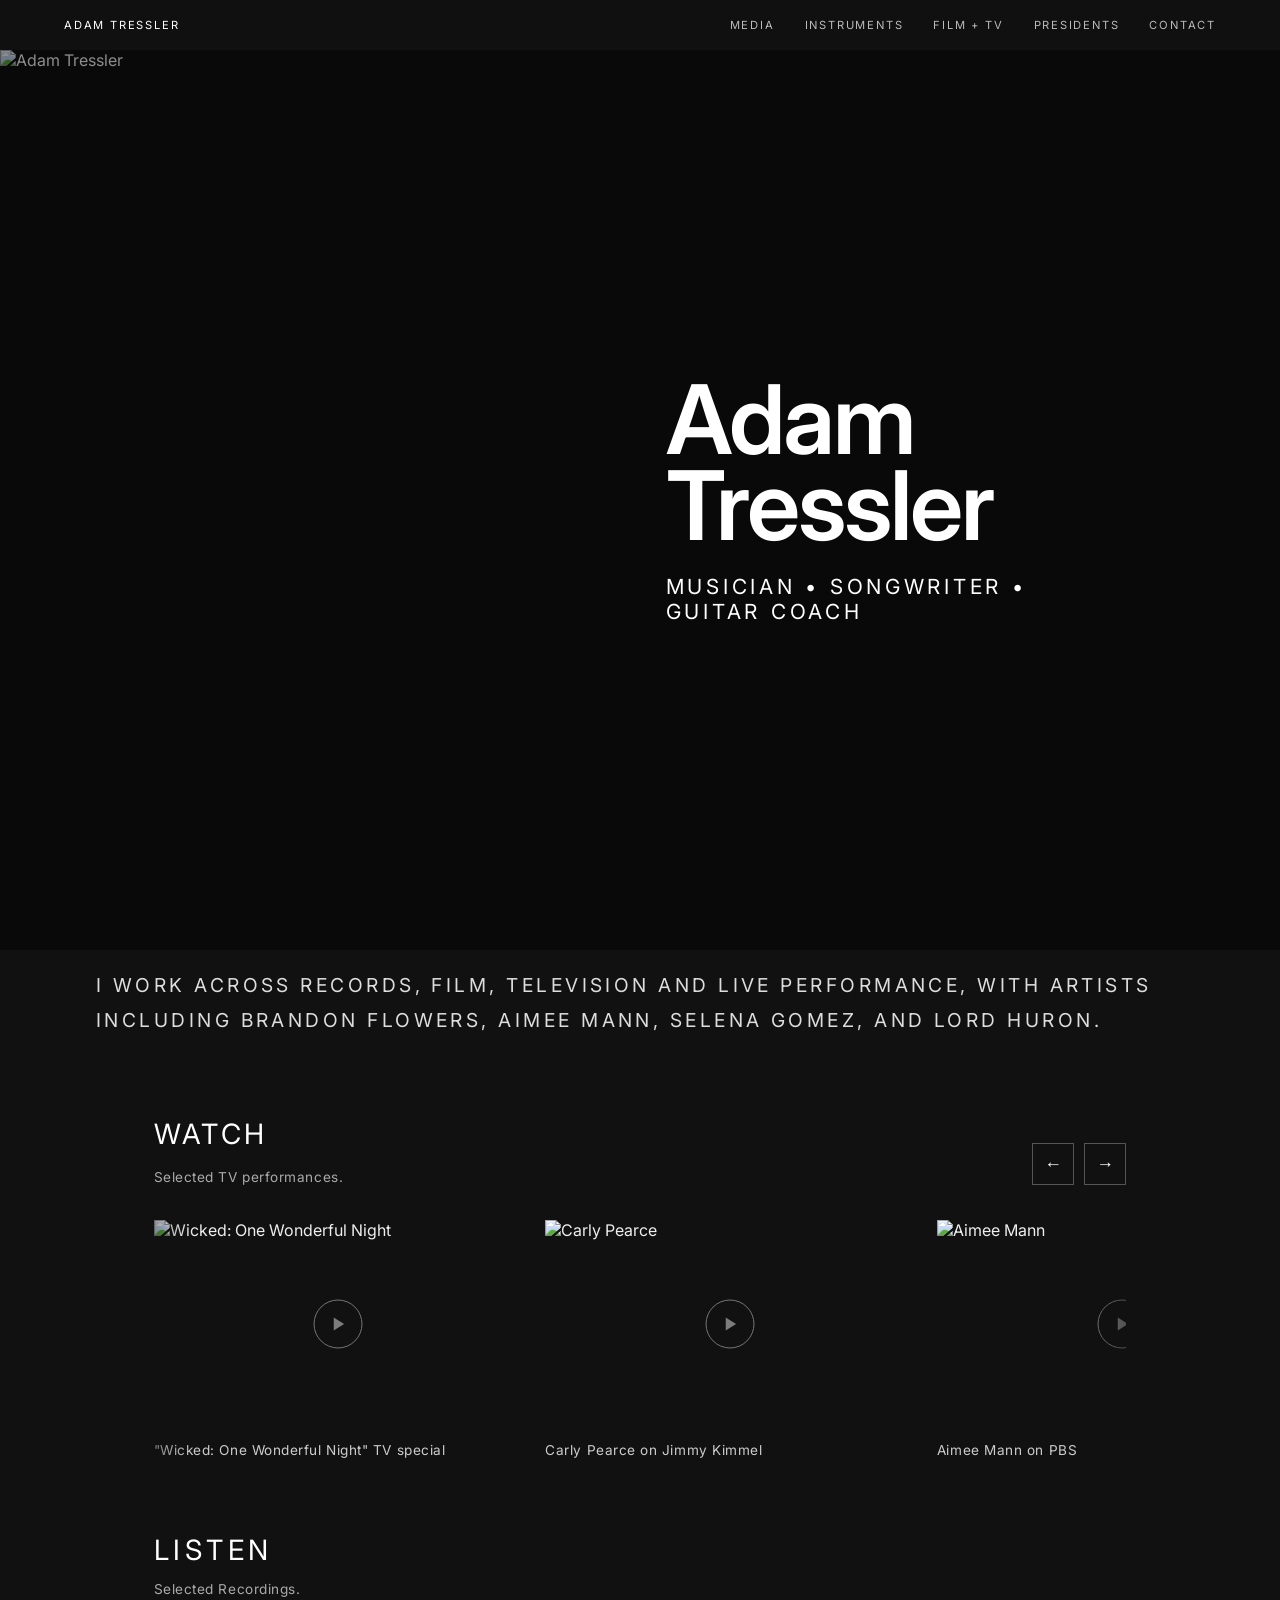
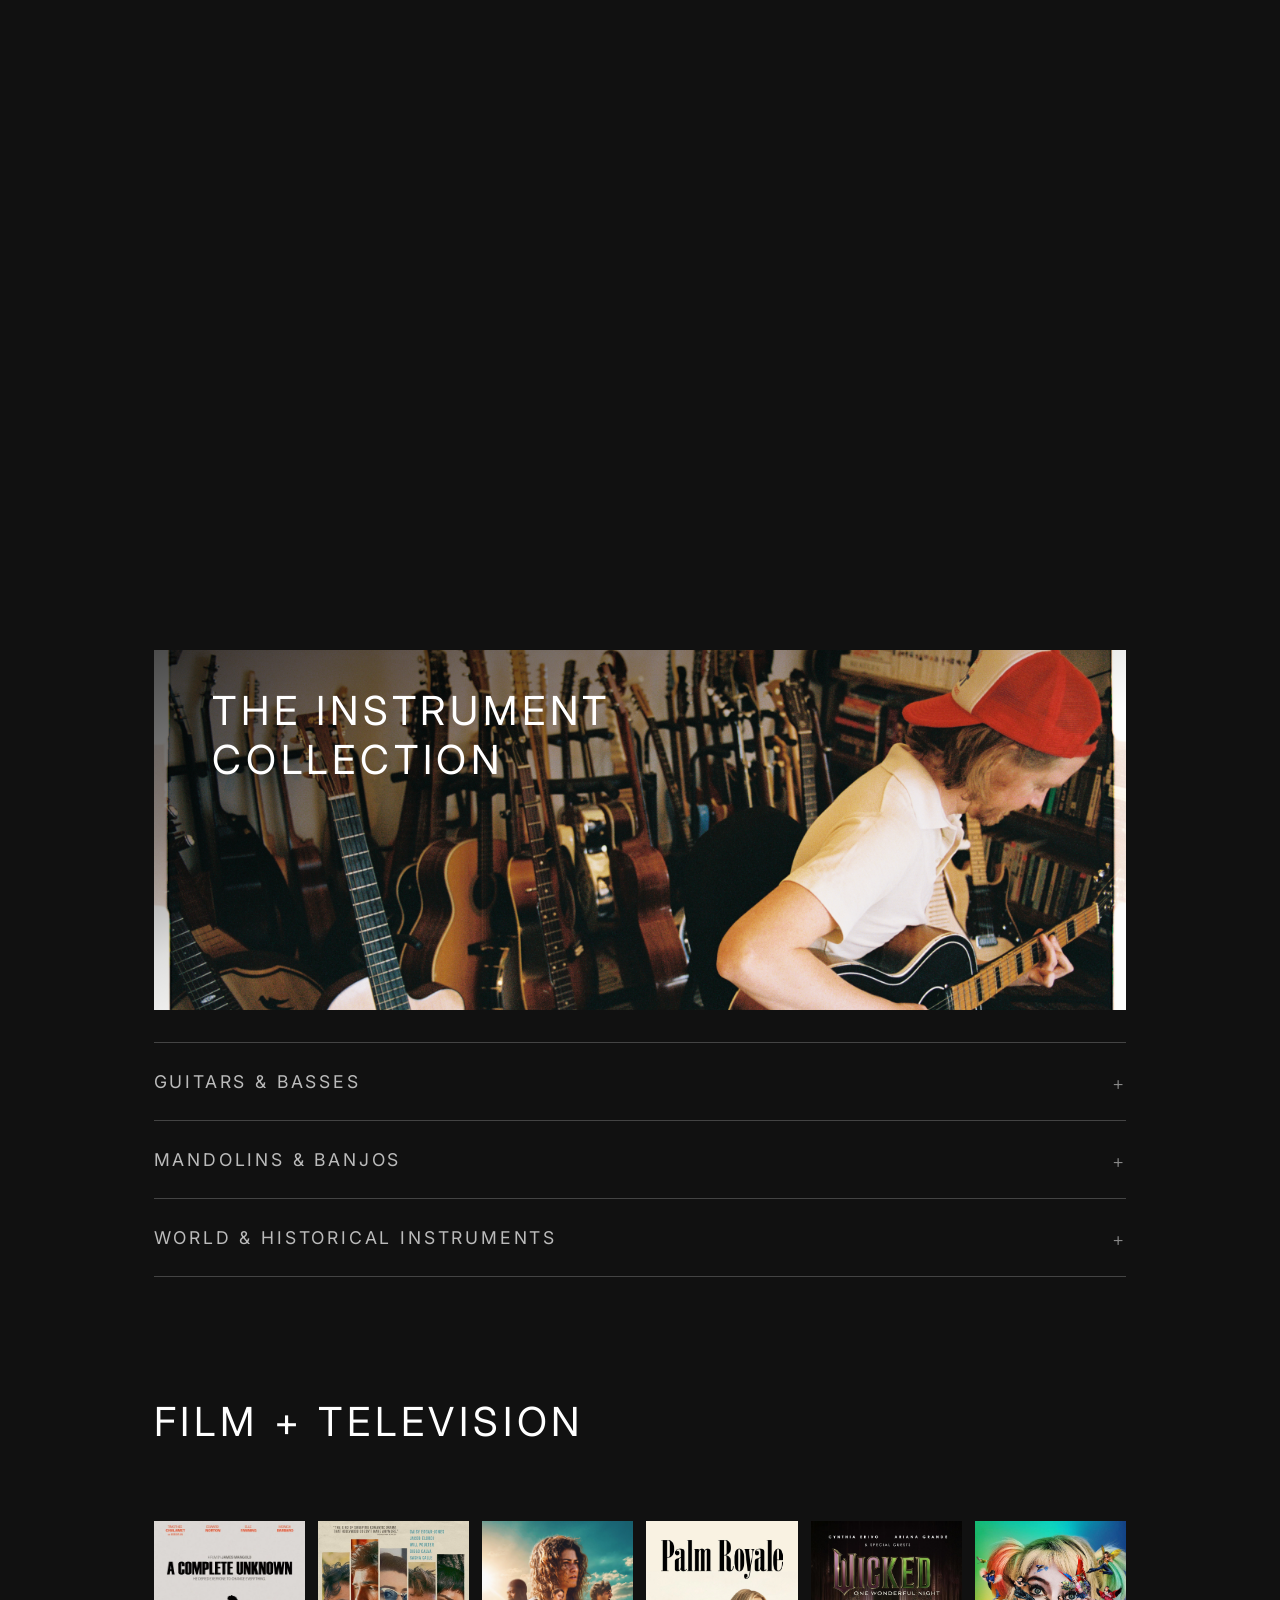
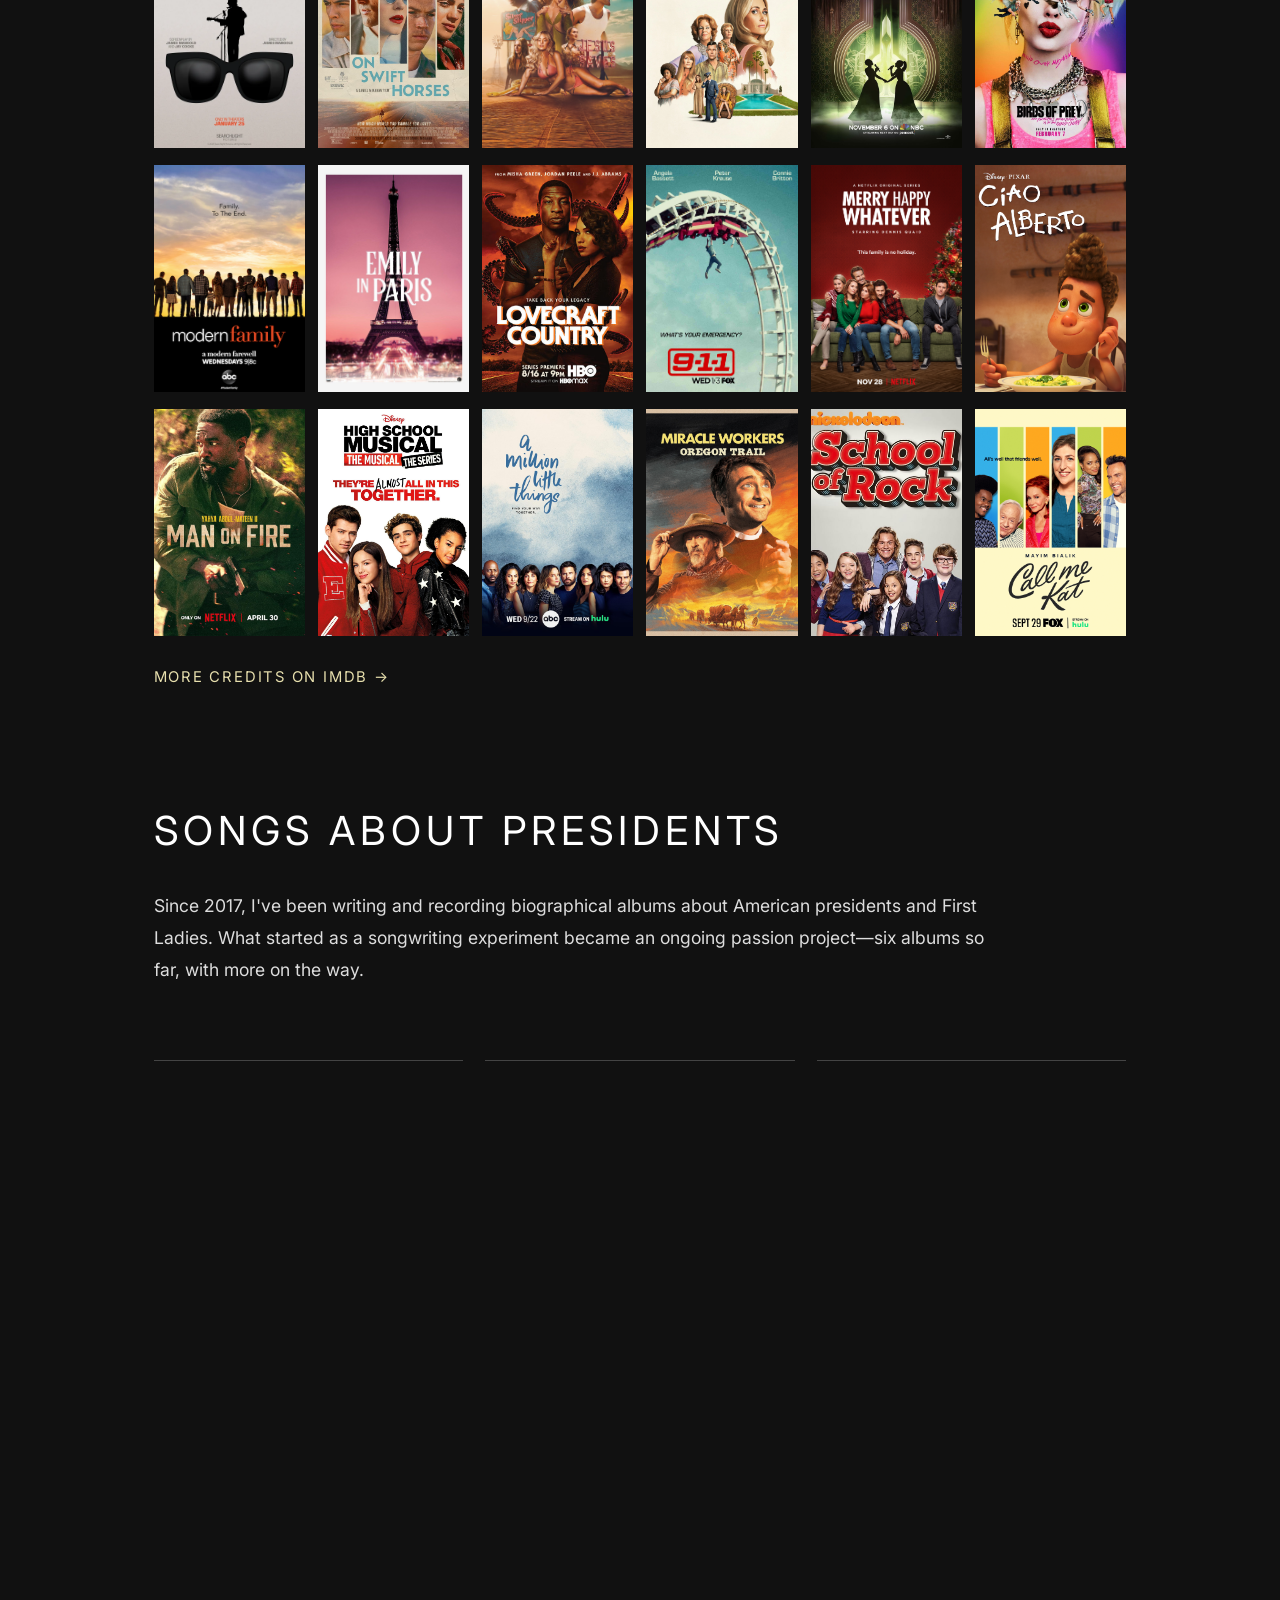
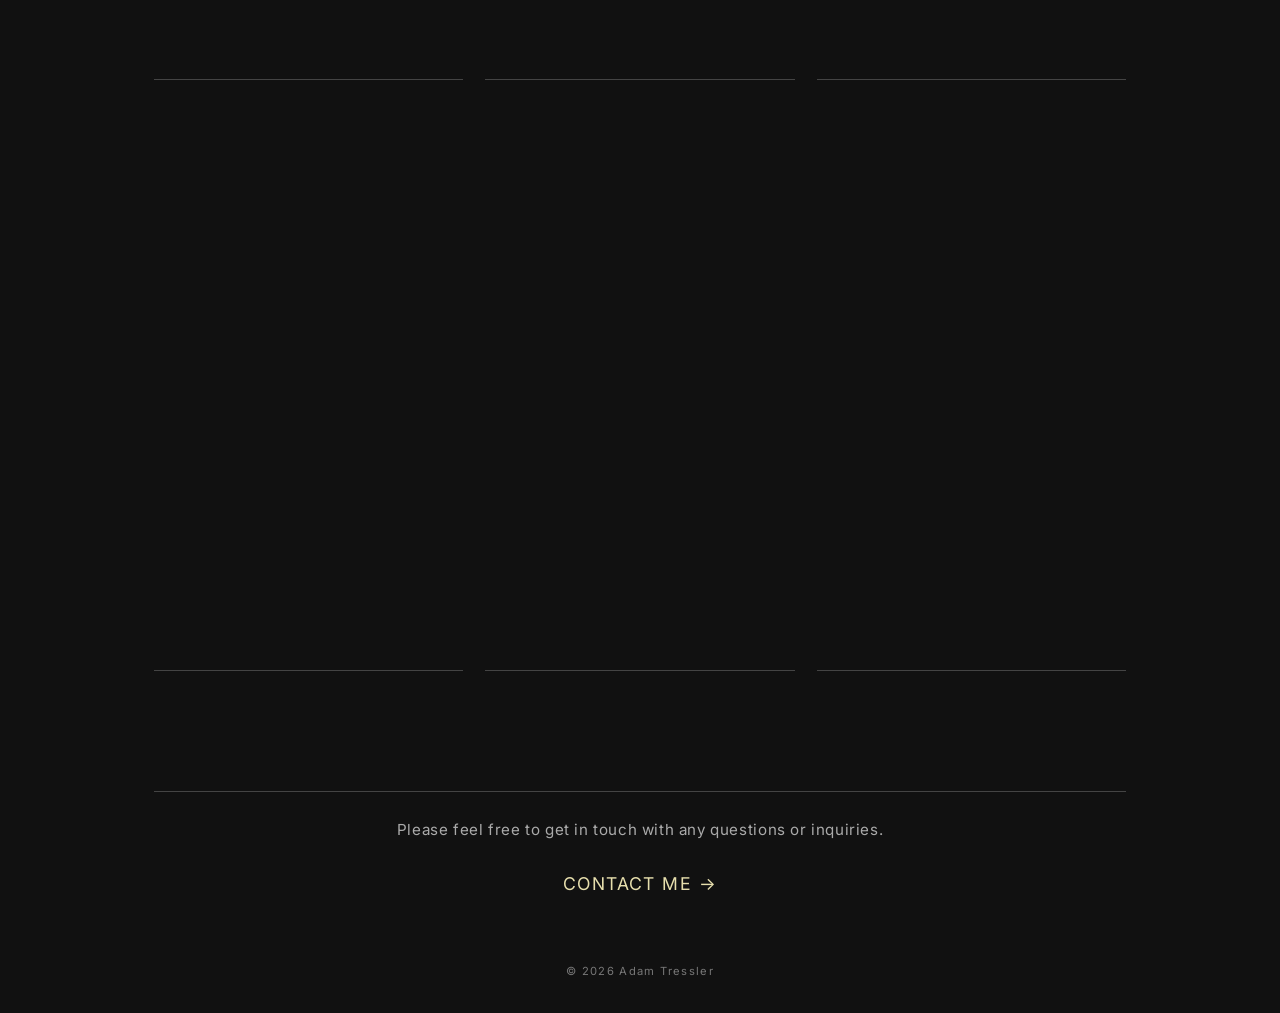
==== commit 58821688: "aug 31" ====
--- a/index.html
+++ b/index.html
@@ -308,7 +308,7 @@
 
 <section id="contact" class="contact-section">
     <p>Please feel free to get in touch with any questions or inquiries.</p>
-    <a class="contact-email" href="mailto:adamtressler@gmail.com">CONTACT ME →</a>
+    <a class="contact-email" href="mailto:adamtresslermusic@gmail.com">CONTACT ME →</a>
 </section>
 
 <footer class="site-footer">© 2026 Adam Tressler</footer>
--- a/css/styles.css
+++ b/css/styles.css
@@ -560,6 +560,15 @@
 
 .album-entry:last-child{
     border-bottom:1px solid #444;
+}
+
+/* in the 3-column grid, only the true last item got a bottom border via :last-child above; give the rest of the last row one too */
+@media(min-width:701px){
+
+.presidents .album-entry:nth-last-child(-n+3){
+    border-bottom:1px solid #444;
+}
+
 }
 
 .album-entry h3{
@@ -925,7 +934,7 @@
 
 .contact-email{
     display:inline-block;
-    color:#fff;
+    color:#e7dfad;
     font-size:1.1rem;
     letter-spacing:.08em;
     text-decoration:none;
@@ -974,6 +983,8 @@
 
 .site-nav-toggle{
     display:block;
+    padding:12px;
+    margin:-12px;
 }
 
 .site-nav-links{
@@ -995,6 +1006,13 @@
 
 }
 
+.hero-content{
+    left:50%;
+    width:88%;
+    max-width:none;
+    transform:translate(-50%,-50%);
+}
+
 p{
 
 font-size:.9rem;
@@ -1087,18 +1105,6 @@
     margin:0 8% 80px;
 }
 
-.presidents .album-list{
-    grid-template-columns:repeat(2,minmax(0,1fr));
-}
-
-@media(max-width:479px){
-
-.film-grid{
-    grid-template-columns:1fr;
-    gap:13px;
-}
-
-}
 
 .presidents h2{
     margin-bottom:30px;
@@ -1110,12 +1116,14 @@
     font-size:1rem;
 }
 
+/* Bandcamp "large" embeds are fixed-width and unreadable below ~350px, so keep a single, more compact column instead of 2-up */
 .presidents .album-list{
     grid-template-columns:1fr;
+    gap:0;
 }
 
 .album-entry{
-    padding:27px 0 32px;
+    padding:20px 0 24px;
 }
 
 .album-entry h3{
@@ -1185,4 +1193,65 @@
     transform:translateY(0);
 }
 
+}
+
+/* Touch devices at phone widths: the centered blurred overlay overflows narrow 2-up cards, so show a compact caption below the poster instead */
+@media(hover:none) and (max-width:700px){
+
+.film-card{
+    display:flex;
+    flex-direction:column;
+    aspect-ratio:auto;
+}
+
+.film-card img{
+    aspect-ratio:2 / 3;
+    height:auto;
+    filter:none;
+}
+
+.film-card::before{
+    opacity:0;
+}
+
+.film-card-overlay{
+    position:static;
+    flex:1;
+    justify-content:flex-start;
+    padding:8px 4px 0;
+    text-align:left;
+    opacity:1;
+    transform:none;
+}
+
+.film-title{
+    margin:0 0 2px;
+    font-size:.75rem;
+    display:-webkit-box;
+    -webkit-line-clamp:2;
+    line-clamp:2;
+    -webkit-box-orient:vertical;
+    overflow:hidden;
+}
+
+.film-role{
+    margin:0;
+    font-size:.62rem;
+    display:-webkit-box;
+    -webkit-line-clamp:2;
+    line-clamp:2;
+    -webkit-box-orient:vertical;
+    overflow:hidden;
+}
+
+.film-detail{
+    display:none;
+}
+
+.film-card:hover,
+.film-card:focus-within{
+    transform:none;
+    box-shadow:none;
+}
+
 }
